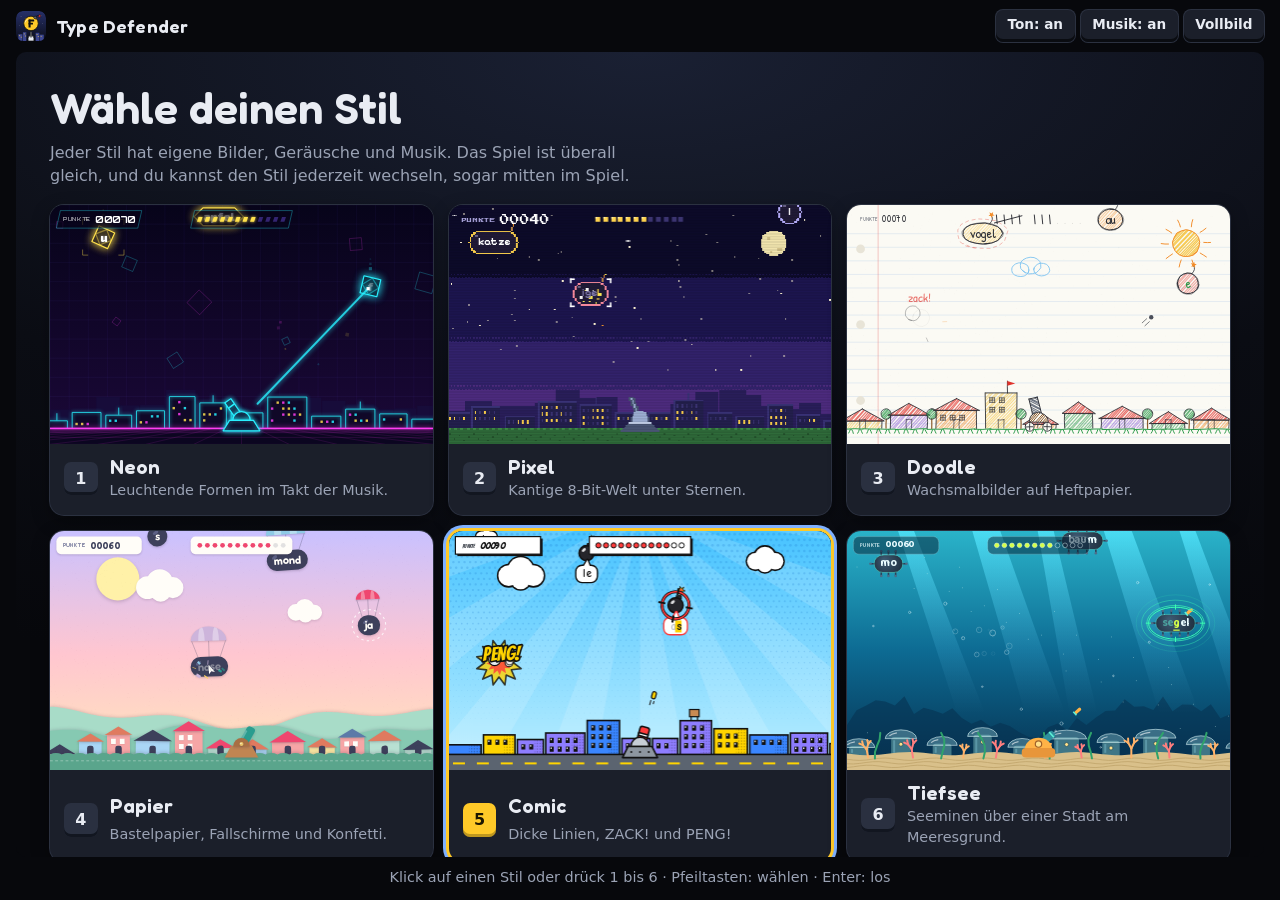
==== index.html @ ded526a9 "Type Defender: installable typing game for kids A 10-finger typing game: bombs with letters, syllabl" ====
<!doctype html>
<html lang="de">
<head>
<meta charset="utf-8">
<meta name="viewport" content="width=device-width, initial-scale=1, viewport-fit=cover">
<title>Type Defender</title>
<meta name="description" content="Kostenloses 10-Finger-Tippspiel für Kinder: Tippe die Buchstaben, Silben und Wörter auf den Bomben, bevor sie die Stadt treffen.">
<meta name="theme-color" content="#07080c">
<meta name="color-scheme" content="dark">
<link rel="manifest" href="manifest.webmanifest">
<link rel="icon" href="icons/icon.svg" type="image/svg+xml">
<link rel="icon" href="icons/icon-192.png" type="image/png" sizes="192x192">
<link rel="apple-touch-icon" href="icons/apple-touch-icon.png">
<meta name="apple-mobile-web-app-capable" content="yes">
<meta name="mobile-web-app-capable" content="yes">
<meta name="apple-mobile-web-app-title" content="Type Defender">
<meta name="apple-mobile-web-app-status-bar-style" content="black">
<link rel="stylesheet" href="fonts/fonts.css">
<link rel="stylesheet" href="css/app.css">
<link rel="stylesheet" href="css/menu.css">
</head>
<body>
<div id="app" tabindex="-1">
  <header class="bar">
    <p class="brand"><img src="icons/icon.svg" alt=""><span>Type Defender</span></p>
    <div class="tools">
      <button type="button" id="to-style">Stil</button>
      <button type="button" id="to-menu" hidden>Tasten wählen (Esc)</button>
      <button type="button" id="sound">Ton: an</button>
      <button type="button" id="music">Musik: an</button>
      <button type="button" id="full" hidden>Vollbild</button>
    </div>
  </header>
  <main class="stage">
    <canvas id="arena-canvas" aria-label="Spielfeld"></canvas>
    <p id="capswarn" class="capswarn" hidden>⇪ Feststelltaste ist an</p>
    <section id="pick" class="pick" tabindex="-1" aria-labelledby="pick-title" hidden>
      <div class="pick-in">
        <h1 id="pick-title">Wähle deinen Stil</h1>
        <p class="pick-lede">Jeder Stil hat eigene Bilder, Geräusche und Musik. Das Spiel ist überall gleich, und du kannst den Stil jederzeit wechseln, sogar mitten im Spiel.</p>
        <p class="pick-touch">Zum Spielen brauchst du eine echte Tastatur. Auf einem Tablet geht auch eine Bluetooth-Tastatur.</p>
        <div class="pick-grid" id="pick-grid">
          <button type="button" class="tile" data-style="neon"><canvas aria-hidden="true"></canvas><span class="tile-meta"><kbd>1</kbd><span class="tile-name">Neon</span><span class="tile-desc">Leuchtende Formen im Takt der Musik.</span></span></button>
          <button type="button" class="tile" data-style="pixel"><canvas aria-hidden="true"></canvas><span class="tile-meta"><kbd>2</kbd><span class="tile-name">Pixel</span><span class="tile-desc">Kantige 8-Bit-Welt unter Sternen.</span></span></button>
          <button type="button" class="tile" data-style="doodle"><canvas aria-hidden="true"></canvas><span class="tile-meta"><kbd>3</kbd><span class="tile-name">Doodle</span><span class="tile-desc">Wachsmalbilder auf Heftpapier.</span></span></button>
          <button type="button" class="tile" data-style="paper"><canvas aria-hidden="true"></canvas><span class="tile-meta"><kbd>4</kbd><span class="tile-name">Papier</span><span class="tile-desc">Bastelpapier, Fallschirme und Konfetti.</span></span></button>
          <button type="button" class="tile" data-style="comic"><canvas aria-hidden="true"></canvas><span class="tile-meta"><kbd>5</kbd><span class="tile-name">Comic</span><span class="tile-desc">Dicke Linien, ZACK! und PENG!</span></span></button>
          <button type="button" class="tile" data-style="sea"><canvas aria-hidden="true"></canvas><span class="tile-meta"><kbd>6</kbd><span class="tile-name">Tiefsee</span><span class="tile-desc">Seeminen über einer Stadt am Meeresgrund.</span></span></button>
        </div>
        <p class="pick-foot">Type Defender ist kostenlos, ohne Werbung und ohne Anmeldung. Alles bleibt auf diesem Gerät. <a href="https://github.com/TimoSchoenberger/type-defender" target="_blank" rel="noopener">Quellcode und Lizenz auf GitHub</a></p>
      </div>
    </section>
    <div id="menu" class="mn" data-look="comic" tabindex="-1" hidden>
      <section id="m-home" class="mn-screen" aria-labelledby="m-home-title">
        <header class="mn-head">
          <h2 class="mn-title" id="m-home-title">Was üben wir heute?</h2>
          <p class="mn-bubble">Such dir dein Tempo und deine Tasten aus! Klick auf eine Karte oder drück <b>Enter</b>.</p>
        </header>
        <div class="mn-pace">
          <div class="mn-pace-who">
            <label class="mn-pace-label" for="m-pace">Tempo</label>
            <span class="mn-pace-name" id="m-pace-name"></span>
            <p class="mn-pace-desc" id="m-pace-desc"></p>
          </div>
          <div class="mn-pace-ctl">
            <input type="range" id="m-pace" min="1" max="5" step="1" value="3">
            <div class="mn-ticks" id="m-ticks"></div>
          </div>
          <svg class="mn-graph" id="m-graph" viewBox="0 0 200 84" role="img" aria-label="Alle Tempos starten gleich und enden gleich schnell. Langsamere brauchen mehr Treffer bis dahin."></svg>
        </div>
        <h3 class="mn-sec">Vorlagen</h3>
        <div class="mn-cards" id="m-presets"></div>
        <h3 class="mn-sec own">Eigene Auswahl</h3>
        <div class="mn-cards" id="m-custom"></div>
        <p class="mn-small">Eigene Auswahlen und Rekorde bleiben in diesem Browser gespeichert. Rekorde zählen je Tempo.</p>
      </section>
      <section id="m-edit" class="mn-screen" hidden aria-labelledby="m-edit-title">
        <header class="mn-head">
          <h2 class="mn-title" id="m-edit-title">Neue Auswahl</h2>
          <p class="mn-bubble">Tippe eine Taste, dann ist sie <b class="g">an</b>. Nochmal tippen: aus. Halte <b>⇧&nbsp;Umschalt</b> für Großbuchstaben und Zeichen wie ! § $ % &amp;.</p>
        </header>
        <div class="mn-toolbar">
          <div class="mn-seg" role="group" aria-label="Ebene der Tastatur">
            <button type="button" data-layer="0" aria-pressed="true">a klein</button>
            <button type="button" data-layer="1" id="m-layer-up" aria-pressed="false">A ⇧ groß</button>
          </div>
          <p class="mn-caps" id="m-caps" hidden>⇪ Feststelltaste ist an!</p>
          <div class="mn-seg" role="group" aria-label="Tastatur">
            <button type="button" data-layout="de">QWERTZ</button>
            <button type="button" data-layout="us">QWERTY</button>
          </div>
        </div>
        <div class="mn-kbw"><div class="mn-kb" id="m-kb"></div></div>
        <div class="mn-panel">
          <div class="mn-panel-head">
            <span class="mn-count" id="m-count">0 Tasten an</span>
            <div class="mn-types" role="group" aria-label="Was fällt herunter?">
              <span>Es fallen:</span>
              <label><input type="checkbox" data-type="letters" checked> Buchstaben</label>
              <label><input type="checkbox" data-type="syl" checked> Silben</label>
              <label><input type="checkbox" data-type="words" checked> Wörter</label>
            </div>
          </div>
          <div class="mn-chips" id="m-chips"></div>
          <p class="mn-words" id="m-words"></p>
        </div>
        <footer class="mn-foot">
          <button type="button" class="mn-btn" id="m-cancel">Zurück</button>
          <span class="mn-spacer"></span>
          <button type="button" class="mn-btn" id="m-clear">Alles aus</button>
          <button type="button" class="mn-btn" id="m-upper">Großbuchstaben dazu</button>
          <button type="button" class="mn-btn mn-go" id="m-done">Fertig!</button>
        </footer>
      </section>
      <div class="mn-modal" id="m-name" hidden>
        <form class="mn-dialog" id="m-name-form">
          <h3 id="m-name-title">Wie soll deine Auswahl heißen?</h3>
          <input id="m-name-input" maxlength="24" autocomplete="off" spellcheck="false" aria-labelledby="m-name-title" placeholder="z. B. Meine Tasten">
          <div class="mn-row"><button type="button" class="mn-btn" id="m-name-cancel">Abbrechen</button><button type="submit" class="mn-btn mn-go">Speichern</button></div>
        </form>
      </div>
      <div class="mn-modal" id="m-discard" hidden>
        <div class="mn-dialog" role="alertdialog" aria-labelledby="m-discard-q">
          <h3 id="m-discard-q">Ohne Speichern zurück?</h3>
          <p>Deine Änderungen gehen dann verloren.</p>
          <div class="mn-row"><button type="button" class="mn-btn" id="m-discard-no">Weiter bearbeiten</button><button type="button" class="mn-btn mn-danger" id="m-discard-yes">Verwerfen</button></div>
        </div>
      </div>
    </div>
  </main>
  <p class="help" id="help"></p>
</div>

<script src="js/engine.js"></script>
<script src="js/music.js"></script>
<script src="js/s-neon-pixel.js"></script>
<script src="js/s-doodle-paper.js"></script>
<script src="js/s-comic-sea.js"></script>
<script src="js/keys.js"></script>
<script src="js/db.js"></script>
<script src="js/menu.js"></script>
<script src="js/app.js"></script>
</body>
</html>
---- fonts/fonts.css ----
/* Self-hosted Google Fonts (SIL Open Font License 1.1), Latin and Latin Extended subsets. See fonts/LICENSE.md. */
@font-face {
  font-family: 'Baloo 2';
  font-style: normal;
  font-weight: 700;
  font-display: swap;
  src: url(baloo-2-700-latin-ext.woff2) format('woff2');
  unicode-range: U+0100-02BA, U+02BD-02C5, U+02C7-02CC, U+02CE-02D7, U+02DD-02FF, U+0304, U+0308, U+0329, U+1D00-1DBF, U+1E00-1E9F, U+1EF2-1EFF, U+2020, U+20A0-20AB, U+20AD-20C4, U+2113, U+2C60-2C7F, U+A720-A7FF;
}
@font-face {
  font-family: 'Baloo 2';
  font-style: normal;
  font-weight: 700;
  font-display: swap;
  src: url(baloo-2-700-latin.woff2) format('woff2');
  unicode-range: U+0000-00FF, U+0131, U+0152-0153, U+02BB-02BC, U+02C6, U+02DA, U+02DC, U+0304, U+0308, U+0329, U+2000-206F, U+20AC, U+2122, U+2191, U+2193, U+2212, U+2215, U+FEFF, U+FFFD;
}
@font-face {
  font-family: 'Bangers';
  font-style: normal;
  font-weight: 400;
  font-display: swap;
  src: url(bangers-400-latin-ext.woff2) format('woff2');
  unicode-range: U+0100-02BA, U+02BD-02C5, U+02C7-02CC, U+02CE-02D7, U+02DD-02FF, U+0304, U+0308, U+0329, U+1D00-1DBF, U+1E00-1E9F, U+1EF2-1EFF, U+2020, U+20A0-20AB, U+20AD-20C4, U+2113, U+2C60-2C7F, U+A720-A7FF;
}
@font-face {
  font-family: 'Bangers';
  font-style: normal;
  font-weight: 400;
  font-display: swap;
  src: url(bangers-400-latin.woff2) format('woff2');
  unicode-range: U+0000-00FF, U+0131, U+0152-0153, U+02BB-02BC, U+02C6, U+02DA, U+02DC, U+0304, U+0308, U+0329, U+2000-206F, U+20AC, U+2122, U+2191, U+2193, U+2212, U+2215, U+FEFF, U+FFFD;
}
@font-face {
  font-family: 'Comic Neue';
  font-style: normal;
  font-weight: 700;
  font-display: swap;
  src: url(comic-neue-700-latin.woff2) format('woff2');
  unicode-range: U+0000-00FF, U+0131, U+0152-0153, U+02BB-02BC, U+02C6, U+02DA, U+02DC, U+0304, U+0308, U+0329, U+2000-206F, U+20AC, U+2122, U+2191, U+2193, U+2212, U+2215, U+FEFF, U+FFFD;
}
@font-face {
  font-family: 'Exo 2';
  font-style: normal;
  font-weight: 800;
  font-display: swap;
  src: url(exo-2-800-latin-ext.woff2) format('woff2');
  unicode-range: U+0100-02BA, U+02BD-02C5, U+02C7-02CC, U+02CE-02D7, U+02DD-02FF, U+0304, U+0308, U+0329, U+1D00-1DBF, U+1E00-1E9F, U+1EF2-1EFF, U+2020, U+20A0-20AB, U+20AD-20C4, U+2113, U+2C60-2C7F, U+A720-A7FF;
}
@font-face {
  font-family: 'Exo 2';
  font-style: normal;
  font-weight: 800;
  font-display: swap;
  src: url(exo-2-800-latin.woff2) format('woff2');
  unicode-range: U+0000-00FF, U+0131, U+0152-0153, U+02BB-02BC, U+02C6, U+02DA, U+02DC, U+0304, U+0308, U+0329, U+2000-206F, U+20AC, U+2122, U+2191, U+2193, U+2212, U+2215, U+FEFF, U+FFFD;
}
@font-face {
  font-family: 'Fredoka';
  font-style: normal;
  font-weight: 600;
  font-stretch: 100%;
  font-display: swap;
  src: url(fredoka-600-latin-ext.woff2) format('woff2');
  unicode-range: U+0100-02BA, U+02BD-02C5, U+02C7-02CC, U+02CE-02D7, U+02DD-02FF, U+0304, U+0308, U+0329, U+1D00-1DBF, U+1E00-1E9F, U+1EF2-1EFF, U+2020, U+20A0-20AB, U+20AD-20C4, U+2113, U+2C60-2C7F, U+A720-A7FF;
}
@font-face {
  font-family: 'Fredoka';
  font-style: normal;
  font-weight: 600;
  font-stretch: 100%;
  font-display: swap;
  src: url(fredoka-600-latin.woff2) format('woff2');
  unicode-range: U+0000-00FF, U+0131, U+0152-0153, U+02BB-02BC, U+02C6, U+02DA, U+02DC, U+0304, U+0308, U+0329, U+2000-206F, U+20AC, U+2122, U+2191, U+2193, U+2212, U+2215, U+FEFF, U+FFFD;
}
@font-face {
  font-family: 'Orbitron';
  font-style: normal;
  font-weight: 700;
  font-display: swap;
  src: url(orbitron-700-latin.woff2) format('woff2');
  unicode-range: U+0000-00FF, U+0131, U+0152-0153, U+02BB-02BC, U+02C6, U+02DA, U+02DC, U+0304, U+0308, U+0329, U+2000-206F, U+20AC, U+2122, U+2191, U+2193, U+2212, U+2215, U+FEFF, U+FFFD;
}
@font-face {
  font-family: 'Patrick Hand';
  font-style: normal;
  font-weight: 400;
  font-display: swap;
  src: url(patrick-hand-400-latin-ext.woff2) format('woff2');
  unicode-range: U+0100-02BA, U+02BD-02C5, U+02C7-02CC, U+02CE-02D7, U+02DD-02FF, U+0304, U+0308, U+0329, U+1D00-1DBF, U+1E00-1E9F, U+1EF2-1EFF, U+2020, U+20A0-20AB, U+20AD-20C4, U+2113, U+2C60-2C7F, U+A720-A7FF;
}
@font-face {
  font-family: 'Patrick Hand';
  font-style: normal;
  font-weight: 400;
  font-display: swap;
  src: url(patrick-hand-400-latin.woff2) format('woff2');
  unicode-range: U+0000-00FF, U+0131, U+0152-0153, U+02BB-02BC, U+02C6, U+02DA, U+02DC, U+0304, U+0308, U+0329, U+2000-206F, U+20AC, U+2122, U+2191, U+2193, U+2212, U+2215, U+FEFF, U+FFFD;
}
@font-face {
  font-family: 'Pixelify Sans';
  font-style: normal;
  font-weight: 700;
  font-display: swap;
  src: url(pixelify-sans-700-latin-ext.woff2) format('woff2');
  unicode-range: U+0100-02BA, U+02BD-02C5, U+02C7-02CC, U+02CE-02D7, U+02DD-02FF, U+0304, U+0308, U+0329, U+1D00-1DBF, U+1E00-1E9F, U+1EF2-1EFF, U+2020, U+20A0-20AB, U+20AD-20C4, U+2113, U+2C60-2C7F, U+A720-A7FF;
}
@font-face {
  font-family: 'Pixelify Sans';
  font-style: normal;
  font-weight: 700;
  font-display: swap;
  src: url(pixelify-sans-700-latin.woff2) format('woff2');
  unicode-range: U+0000-00FF, U+0131, U+0152-0153, U+02BB-02BC, U+02C6, U+02DA, U+02DC, U+0304, U+0308, U+0329, U+2000-206F, U+20AC, U+2122, U+2191, U+2193, U+2212, U+2215, U+FEFF, U+FFFD;
}
@font-face {
  font-family: 'Press Start 2P';
  font-style: normal;
  font-weight: 400;
  font-display: swap;
  src: url(press-start-2p-400-latin-ext.woff2) format('woff2');
  unicode-range: U+0100-02BA, U+02BD-02C5, U+02C7-02CC, U+02CE-02D7, U+02DD-02FF, U+0304, U+0308, U+0329, U+1D00-1DBF, U+1E00-1E9F, U+1EF2-1EFF, U+2020, U+20A0-20AB, U+20AD-20C4, U+2113, U+2C60-2C7F, U+A720-A7FF;
}
@font-face {
  font-family: 'Press Start 2P';
  font-style: normal;
  font-weight: 400;
  font-display: swap;
  src: url(press-start-2p-400-latin.woff2) format('woff2');
  unicode-range: U+0000-00FF, U+0131, U+0152-0153, U+02BB-02BC, U+02C6, U+02DA, U+02DC, U+0304, U+0308, U+0329, U+2000-206F, U+20AC, U+2122, U+2191, U+2193, U+2212, U+2215, U+FEFF, U+FFFD;
}
---- css/app.css ----
/* App shell: one full-screen stage, always dark like an arcade cabinet.
   The stage shows the style picker, the start menu (css/menu.css) or the game canvas. */
:root {
  --hazard: #ffc928; --hazard-ink: #1d1600; --focus: #7fb0ff;
  --chrome: #1b1f2a; --chrome-ink: #e9ecf3; --chrome-mute: #9ba3b5; --chrome-line: #2b3140;
  --ui: ui-rounded, "SF Pro Rounded", system-ui, -apple-system, "Segoe UI", sans-serif;
  --title: Fredoka, ui-rounded, system-ui, sans-serif;
  color-scheme: dark;
}
html, body { height: 100%; margin: 0; overflow: hidden; }
body { background: #07080c; color: var(--chrome-ink); font: 400 1rem/1.45 var(--ui); -webkit-text-size-adjust: 100%; }
:focus-visible { outline: 3px solid var(--focus); outline-offset: 2px; }
[hidden] { display: none !important; }

#app {
  box-sizing: border-box; position: fixed; inset: 0; display: grid; grid-template-rows: auto minmax(0, 1fr) auto; gap: 10px;
  padding: calc(10px + env(safe-area-inset-top, 0px)) max(16px, env(safe-area-inset-right, 0px)) calc(12px + env(safe-area-inset-bottom, 0px)) max(16px, env(safe-area-inset-left, 0px));
}
#app:focus { outline: none; }
.bar { display: flex; flex-wrap: wrap; gap: 8px; align-items: center; justify-content: space-between; }
.brand { display: flex; align-items: center; gap: 10px; margin: 0; font: 600 1.15rem/1 var(--title); letter-spacing: .01em; }
.brand img { width: 30px; height: 30px; border-radius: 7px; }
.tools { display: flex; flex-wrap: wrap; gap: 6px; }
.bar button {
  font: 700 .85rem/1 var(--ui); color: var(--chrome-ink); background: var(--chrome); border: 0; border-radius: 7px;
  padding: .62em .85em .7em; cursor: pointer; box-shadow: inset 0 -3px 0 #0a0c11, 0 0 0 1px var(--chrome-line);
}
.bar button:hover { background: #242a38; }
.bar #to-style { color: var(--hazard-ink); background: var(--hazard); box-shadow: inset 0 -3px 0 rgba(0,0,0,.25); }
.bar #to-style:hover { filter: brightness(1.06); }

.stage { position: relative; display: grid; place-items: center; min-height: 0; }
#arena-canvas { display: block; width: min(100%, calc((100dvh - 150px) * 1.6)); max-width: 100%; aspect-ratio: 16 / 10; border-radius: 10px; }
.help { margin: 0; text-align: center; font-size: .9rem; color: var(--chrome-mute); }
.capswarn { position: absolute; left: 50%; top: 12px; transform: translateX(-50%) rotate(-1deg); margin: 0; z-index: 3; pointer-events: none;
  font: 400 1.3rem/1 Bangers, Impact, sans-serif; letter-spacing: .04em; color: #fff; background: #ff3b3b; border: 3px solid #111; box-shadow: 3px 3px 0 #111; padding: 8px 14px 6px; }

/* ---------- Style picker ---------- */
.pick { position: absolute; inset: 0; z-index: 4; overflow: auto; overscroll-behavior: contain; border-radius: 10px;
  background: radial-gradient(120% 80% at 50% 0%, #1a2033 0%, #0b0d14 60%, #07080c 100%); }
.pick-in { max-width: 1180px; margin: 0 auto; padding: clamp(16px, 3vw, 32px) clamp(12px, 3vw, 30px) 28px; display: grid; gap: 18px; }
.pick h1 { margin: 0; font: 600 clamp(1.8rem, 4vw, 2.8rem)/1.05 var(--title); text-wrap: balance; }
.pick-lede { margin: -8px 0 0; color: var(--chrome-mute); max-width: 60ch; }
.pick-touch { display: none; margin: 0; padding: 10px 14px; border-radius: 10px; background: #3a2a07; color: #ffe39a; border: 1px solid #6b4f12; }
@media (hover: none) and (pointer: coarse) { .pick-touch { display: block; } }
.pick-grid { display: grid; gap: 16px; grid-template-columns: repeat(auto-fill, minmax(min(100%, 300px), 1fr)); }
.tile {
  all: unset; box-sizing: border-box; cursor: pointer; display: grid; grid-template-rows: auto auto; border-radius: 14px; overflow: hidden;
  background: var(--chrome); box-shadow: 0 0 0 1px var(--chrome-line), 0 6px 18px rgba(0,0,0,.35); transition: transform .12s, box-shadow .12s;
}
.tile:hover { transform: translateY(-3px); box-shadow: 0 0 0 1px #46506a, 0 10px 24px rgba(0,0,0,.45); }
.tile:focus-visible { outline: none; box-shadow: 0 0 0 3px var(--focus), 0 10px 24px rgba(0,0,0,.45); }
.tile[aria-pressed="true"] { box-shadow: 0 0 0 3px var(--hazard), 0 10px 24px rgba(0,0,0,.45); }
.tile[aria-pressed="true"]:focus-visible { box-shadow: 0 0 0 3px var(--hazard), 0 0 0 6px var(--focus); }
.tile canvas { display: block; width: 100%; aspect-ratio: 16 / 10; background: #0b0d12; }
.tile-meta { display: grid; grid-template-columns: auto 1fr; gap: 2px 12px; align-items: center; padding: 12px 14px 14px; }
.tile kbd { grid-row: span 2; display: grid; place-items: center; width: 2.1em; height: 2.1em; font: 700 1rem/1 var(--ui); color: var(--chrome-ink);
  background: #2a3040; border-radius: 7px; box-shadow: inset 0 -3px 0 #121620; }
.tile[aria-pressed="true"] kbd { color: var(--hazard-ink); background: var(--hazard); box-shadow: inset 0 -3px 0 rgba(0,0,0,.25); }
.tile-name { font: 600 1.25rem/1.1 var(--title); }
.tile-desc { font-size: .9rem; color: var(--chrome-mute); }
.pick-foot { margin: 4px 0 0; font-size: .85rem; color: var(--chrome-mute); }
.pick-foot a { color: var(--chrome-ink); }
@media (prefers-reduced-motion: reduce) { .tile { transition: none; } .tile:hover { transform: none; } }
@media (max-width: 560px) { .brand span { display: none; } }
---- css/menu.css ----
/* ---------- Start menu and key picker ----------
   One layout, six looks. The base rules only read tokens; each [data-look] sets its own tokens plus a few touches.
   The menu belongs to the game art, so its palettes are fixed rather than following the page theme. */
.mn {
  /* Comic Pop is the base token set. */
  --ink: #111; --mute: #4a4f57; --panel: #fff; --dialog: #fff; --soft: #f1f4f7; --line: #111; --bw: 3px;
  --r: 0px; --r-sm: 6px; --btn-r: 0px; --kb-r: 16px; --mk-r: 3px; --bubble-r: 18px;
  --shadow: 5px 5px 0 #111; --shadow-md: 4px 4px 0 #111; --shadow-hi: 7px 7px 0 #111; --shadow-lo: 2px 2px 0 #111;
  --lift: translate(-2px, -2px); --press: translate(3px, 3px);
  --display: Bangers, Impact, sans-serif; --display-w: 400; --display-ls: .03em;
  --body: "Comic Neue", "Comic Sans MS", system-ui, sans-serif; --body-w: 700;
  --title: #ffd400; --title-rot: -2deg; --title-size: clamp(2.2rem, 5vw, 3.5rem);
  --title-fx: 3px 0 #111, -3px 0 #111, 0 3px #111, 0 -3px #111, 2px 2px #111, -2px -2px #111, 2px -2px #111, -2px 2px #111, 6px 7px 0 #111;
  --name-size: 1.65rem; --btn-size: 1.35rem; --sec-size: 1.5rem; --seg-size: 1.15rem; --tag-size: 1rem; --los-size: 1.25rem;
  --accent: #ff3b3b; --accent-ink: #fff; --badge: #3a86ff; --badge-ink: #fff; --go: #3ddc78; --go-ink: #111;
  --on: #3ddc78; --on-ink: #111; --hi: #ffd400; --hi-ink: #111; --upper: #0b4ea2;
  --band: #ffd400; --band-own: #8e7dff; --sec-bg: #111; --sec-ink: #fff; --sec-line: #111; --own-ink: #fff;
  --kb: #2a2e35; --kb-line: #111; --kb-shadow: 6px 6px 0 #111;
  --key: #fff; --key-ink: #111; --key-line: #111; --key-bw: 3px; --key-r: 9px; --key-shadow: 0 4px 0 #000; --key-font: var(--body);
  --fn: #c9d0d8; --fn-ink: #59616b; --alt: #8a939d; --mk: #eef1f4; --mk-line: #8a939d; --mk-fn: #d5dbe2;
  --new-line: #111; --focus: #ff3b3b; --modal: rgba(17,17,17,.5); --frame: 4px solid #111;
  --bg: radial-gradient(circle, rgba(20,110,200,.18) 2.2px, transparent 2.8px) 0 0 / 15px 15px,
    repeating-conic-gradient(from 0deg at 50% -6%, rgba(255,255,255,.17) 0deg 9deg, transparent 9deg 18deg),
    linear-gradient(#47c3ff, #b5ecff 85%);
  position: absolute; inset: 0; z-index: 2; overflow: auto; overscroll-behavior: contain; border-radius: 10px; border: var(--frame);
  color: var(--ink); color-scheme: light; font: var(--body-w) 1rem/1.35 var(--body); background: var(--bg);
}
.mn:focus { outline: none; }
.mn-screen { max-width: 1120px; margin: 0 auto; padding: 20px clamp(12px, 3vw, 30px) 30px; display: grid; gap: 16px; }
.mn-head { display: flex; flex-wrap: wrap; align-items: center; gap: 12px 30px; }
.mn-title { margin: 0; font: var(--display-w) var(--title-size)/1.08 var(--display); letter-spacing: var(--display-ls); color: var(--title); text-shadow: var(--title-fx); transform: rotate(var(--title-rot)); }
.mn-bubble { position: relative; margin: 0; flex: 1 1 260px; max-width: 52ch; padding: 10px 16px; background: var(--panel); border: var(--bw) solid var(--line); border-radius: var(--bubble-r); box-shadow: var(--shadow-md); }
.mn-bubble::before, .mn-bubble::after { content: ""; position: absolute; top: 50%; border-style: solid; border-color: transparent; }
.mn-bubble::before { left: -20px; margin-top: -11px; border-width: 11px 20px 11px 0; border-right-color: var(--line); }
.mn-bubble::after { left: -14px; margin-top: -7px; border-width: 7px 14px 7px 0; border-right-color: var(--panel); }
.mn-bubble .g { padding: 0 .3em; color: var(--on-ink); background: var(--on); border-radius: 5px; box-shadow: 0 0 0 2px var(--on-ink); }
.mn-sec { justify-self: start; margin: 8px 0 0; padding: 7px 14px 4px; font: var(--display-w) var(--sec-size)/1 var(--display); letter-spacing: var(--display-ls); color: var(--sec-ink); background: var(--sec-bg); border: var(--bw) solid var(--sec-line); border-radius: var(--r-sm); transform: rotate(-1deg); }
.mn-sec.own { color: var(--own-ink); background: var(--band-own); }
.mn-small { margin: 0; font-size: .9rem; color: var(--mute); }

/* Tempo slider */
.mn-pace { display: grid; grid-template-columns: minmax(10em, auto) minmax(200px, 1fr) auto; align-items: center; gap: 10px 24px; padding: 12px 18px; background: var(--panel); border: var(--bw) solid var(--line); border-radius: var(--r); box-shadow: var(--shadow); }
.mn-pace-who { display: grid; gap: 3px; }
.mn-pace-label { font-size: .8rem; letter-spacing: .1em; text-transform: uppercase; color: var(--mute); }
.mn-pace-name { font: var(--display-w) var(--name-size)/1.05 var(--display); letter-spacing: var(--display-ls); }
.mn-pace-desc { margin: 0; font-size: .92rem; color: var(--mute); }
.mn-pace-ctl { display: grid; gap: 4px; }
.mn-pace input { -webkit-appearance: none; appearance: none; width: 100%; height: 32px; margin: 0; background: transparent; cursor: pointer; }
.mn-pace input::-webkit-slider-runnable-track { height: 12px; background: linear-gradient(90deg, var(--on) var(--fill, 50%), var(--soft) var(--fill, 50%)); border: 2px solid var(--line); border-radius: var(--r-sm); }
.mn-pace input::-moz-range-track { height: 12px; background: linear-gradient(90deg, var(--on) var(--fill, 50%), var(--soft) var(--fill, 50%)); border: 2px solid var(--line); border-radius: var(--r-sm); }
.mn-pace input::-webkit-slider-thumb { -webkit-appearance: none; width: 28px; height: 28px; margin-top: -10px; background: var(--hi); border: 3px solid var(--key-ink); border-radius: var(--thumb-r, 50%); box-shadow: var(--shadow-lo); }
.mn-pace input::-moz-range-thumb { width: 22px; height: 22px; background: var(--hi); border: 3px solid var(--key-ink); border-radius: var(--thumb-r, 50%); box-shadow: var(--shadow-lo); }
.mn-ticks { display: flex; justify-content: space-between; gap: 4px; }
.mn-ticks button { all: unset; cursor: pointer; padding: 3px 4px; font: var(--body-w) .82rem/1 var(--body); color: var(--mute); border-radius: 4px; }
.mn-ticks button[aria-current="true"] { color: var(--ink); text-decoration: underline 2px; text-underline-offset: 4px; }
.mn-graph { display: block; width: 200px; height: auto; overflow: visible; }
.mn-graph polyline { fill: none; stroke: var(--mute); stroke-width: 2; stroke-linejoin: round; opacity: .35; }
.mn-graph polyline.cur { stroke: var(--accent); stroke-width: 4; opacity: 1; }
.mn-graph text { font: var(--body-w) 10px var(--body); fill: var(--mute); }

/* Cards */
.mn-cards { display: grid; gap: 20px 18px; grid-template-columns: repeat(auto-fill, minmax(min(100%, 220px), 1fr)); }
.mn-card { position: relative; display: flex; flex-direction: column; background: var(--panel); border: var(--bw) solid var(--line); border-radius: var(--r); box-shadow: var(--shadow); transition: transform .08s, box-shadow .08s; }
.mn-card::before { content: ""; height: 9px; background: var(--band); border-bottom: var(--bw) solid var(--line); }
.mn-card.own::before { background: var(--band-own); }
.mn-card:hover { transform: var(--lift); box-shadow: var(--shadow-hi); }
.mn-card:has(.mn-main:active) { transform: var(--press); box-shadow: var(--shadow-lo); }
.mn-main { all: unset; box-sizing: border-box; flex: 1; cursor: pointer; display: grid; align-content: start; gap: 7px; padding: 12px 14px; }
.mn-main:focus-visible, .mn-tool:focus-visible, .mn-btn:focus-visible, .mn-chip:focus-visible, .mn-ticks button:focus-visible,
.mn-types label:has(input:focus-visible), .mn-pace input:focus-visible { outline: 4px solid var(--focus); outline-offset: 3px; }
.mn-seg button:focus-visible { outline: 4px solid var(--focus); outline-offset: -4px; }
.mn-name { font: var(--display-w) var(--name-size)/1.05 var(--display); letter-spacing: var(--display-ls); }
.mn-note { font-size: .92rem; color: var(--mute); }
.mn-keys { font-size: 1.05rem; letter-spacing: .14em; overflow-wrap: anywhere; }
.mn-row2 { display: flex; align-items: center; justify-content: space-between; gap: 8px; margin-top: 2px; }
.mn-best { padding: 5px 8px 3px; font: var(--display-w) var(--tag-size)/1.1 var(--display); letter-spacing: var(--display-ls); background: var(--soft); border: 2px solid var(--line); border-radius: var(--r-sm); }
.mn-los { padding: 6px 12px 4px; font: var(--display-w) var(--los-size)/1 var(--display); letter-spacing: var(--display-ls); color: var(--accent-ink); background: var(--accent); border: 2px solid var(--line); border-radius: var(--btn-r); box-shadow: var(--shadow-lo); }
.mn-card:hover .mn-los, .mn-main:focus-visible .mn-los { color: var(--go-ink); background: var(--go); }
.mn-tools { display: flex; flex-wrap: wrap; align-items: center; gap: 6px; padding: 0 14px 12px; }
.mn-tool { all: unset; cursor: pointer; padding: 6px 10px; font: var(--body-w) .85rem/1 var(--body); color: var(--ink); background: var(--soft); border: 2px solid var(--line); border-radius: 999px; box-shadow: var(--shadow-lo); }
.mn-tool:hover { color: var(--hi-ink); background: var(--hi); }
.mn-tool.danger { color: var(--accent-ink); background: var(--accent); }
.mn-ask { font-size: .9rem; }
.mn-badge { position: absolute; z-index: 1; top: -14px; right: 10px; padding: 5px 9px 3px; font: var(--display-w) var(--tag-size)/1 var(--display); letter-spacing: var(--display-ls); color: var(--badge-ink); background: var(--badge); border: 2px solid var(--line); border-radius: var(--r-sm); box-shadow: var(--shadow-lo); transform: rotate(4deg); }
.mn-badge.new { color: var(--accent-ink); background: var(--accent); animation: mn-wiggle 1.2s ease-in-out 3; }
@keyframes mn-wiggle { 0%, 100% { transform: rotate(4deg); } 50% { transform: rotate(-4deg) scale(1.1); } }
.mn-new { background: color-mix(in srgb, var(--panel) 70%, transparent); border: max(2px, var(--bw)) dashed var(--new-line); box-shadow: none; }
.mn-new::before { display: none; }
.mn-new .mn-main { place-items: center; align-content: center; min-height: 190px; text-align: center; }
.mn-plus { width: 64px; height: 64px; display: grid; place-items: center; font: var(--display-w) 2.6rem/1 var(--display); color: var(--hi-ink); background: var(--hi); border: var(--bw) solid var(--line); border-radius: 50%; box-shadow: var(--shadow-lo); }

/* Mini keyboard on the cards: lit keys are part of the set. */
.mkw { container-type: inline-size; display: block; }
.mk { display: grid; grid-template-columns: repeat(60, 1fr); grid-auto-rows: calc(100cqi / 15 * .58); row-gap: 2px; }
.mk i { margin: 0 1px; background: var(--mk); border: 1.5px solid var(--mk-line); border-radius: var(--mk-r); }
.mk i.fn { background: var(--mk-fn); }
.mk i.on { background: var(--on); border-color: var(--on-ink); }

/* Editor */
.mn-toolbar { display: flex; flex-wrap: wrap; align-items: center; justify-content: space-between; gap: 10px; }
.mn-seg { display: inline-flex; overflow: hidden; background: var(--panel); border: var(--bw) solid var(--line); border-radius: var(--btn-r); box-shadow: var(--shadow-md); }
.mn-seg button { all: unset; cursor: pointer; padding: 7px 13px 5px; font: var(--display-w) var(--seg-size)/1.1 var(--display); letter-spacing: var(--display-ls); color: var(--ink); }
.mn-seg button + button { border-left: var(--bw) solid var(--line); }
.mn-seg button[aria-pressed="true"] { color: var(--hi-ink); background: var(--hi); }
.mn-caps { margin: 0; padding: 7px 12px 5px; font: var(--display-w) var(--seg-size)/1.1 var(--display); letter-spacing: var(--display-ls); color: var(--accent-ink); background: var(--accent); border: var(--bw) solid var(--line); border-radius: var(--r-sm); box-shadow: var(--shadow-md); transform: rotate(-1deg); }
.mn-kbw { container-type: inline-size; padding: 12px 10px 14px; background: var(--kb); border: max(2px, var(--bw)) solid var(--kb-line); border-radius: var(--kb-r); box-shadow: var(--kb-shadow); }
.mn-kb { display: grid; grid-template-columns: repeat(60, 1fr); grid-auto-rows: calc(100cqi / 15 * .8); row-gap: 7px; }
.k {
  all: unset; box-sizing: border-box; position: relative; margin: 0 3px; display: grid; place-items: center; cursor: pointer;
  font: var(--key-w, 700) calc(100cqi / 15 * var(--key-fs, .4))/1 var(--key-font); color: var(--key-ink);
  background: var(--key); border: var(--key-bw) solid var(--key-line); border-radius: var(--key-r); box-shadow: var(--key-shadow); transition: background .12s;
}
.k .ka { position: absolute; left: 7%; top: 6%; padding: 1px 4px 0; font-size: .5em; color: var(--alt); border-radius: 5px; }
.k.on { color: var(--on-ink); background: var(--on); }
.k.alt-on .ka { color: var(--on-ink); background: var(--on); box-shadow: 0 0 0 2px var(--on-ink); }
.k.bump::after { content: ""; position: absolute; bottom: 13%; left: 50%; width: 22%; height: 3px; transform: translateX(-50%); background: currentColor; border-radius: 2px; }
.k.fn { cursor: default; font-size: calc(100cqi / 15 * .2); color: var(--fn-ink); background: var(--fn); }
.k.dead { cursor: not-allowed; color: var(--fn-ink); background: repeating-linear-gradient(135deg, var(--fn) 0 6px, color-mix(in srgb, var(--fn) 82%, #000) 6px 12px); }
.k.shift { cursor: pointer; font-size: calc(100cqi / 15 * .26); color: var(--key-ink); background: var(--key); }
.k.shift.lit { color: var(--hi-ink); background: var(--hi); }
.k .need { position: absolute; top: -9px; right: 6px; padding: 3px 5px 1px; font: var(--display-w) calc(100cqi / 15 * .22)/1 var(--display); letter-spacing: var(--display-ls); color: var(--on-ink); background: var(--on); border: 2px solid var(--on-ink); border-radius: var(--r-sm); }
.k.hit { animation: k-press .2s ease-out; }
.k.nope, .nope { animation: k-nope .25s ease-in-out; }
@keyframes k-press { 0% { transform: translateY(4px) scale(.95); box-shadow: none; } 100% { transform: none; } }
@keyframes k-nope { 25% { transform: translateX(-4px); } 75% { transform: translateX(4px); } }
.mn-kb.upper .k:not(.fn) .km { color: var(--upper); }
.mn-kb.upper .k.on:not(.fn) .km { color: var(--on-ink); }
.mn-panel { display: grid; gap: 10px; padding: 12px 14px; background: var(--panel); border: var(--bw) solid var(--line); border-radius: var(--r); box-shadow: var(--shadow); }
.mn-panel-head { display: flex; flex-wrap: wrap; align-items: center; justify-content: space-between; gap: 8px 16px; }
.mn-count { font: var(--display-w) var(--seg-size)/1.1 var(--display); letter-spacing: var(--display-ls); }
.mn-types { display: flex; flex-wrap: wrap; align-items: center; gap: 8px; }
.mn-types label { display: inline-flex; align-items: center; gap: 6px; padding: 4px 12px 4px 8px; cursor: pointer; background: var(--soft); border: 2px solid var(--line); border-radius: 999px; }
.mn-types input { width: 18px; height: 18px; margin: 0; accent-color: var(--on-ink); }
.mn-types label:has(input:checked) { color: var(--on-ink); background: var(--on); }
.mn-types label:has(input:disabled) { opacity: .45; cursor: not-allowed; }
.mn-chips { display: flex; flex-wrap: wrap; align-items: center; gap: 6px; min-height: 34px; }
.mn-chip { all: unset; cursor: pointer; min-width: 1.3em; padding: 5px 7px 4px; text-align: center; font: var(--key-w, 700) 1.1rem/1 var(--key-font); color: var(--on-ink); background: var(--on); border: 2px solid var(--on-ink); border-radius: var(--r-sm); }
.mn-chip.extra { color: var(--hi-ink); background: var(--hi); }
.mn-chip:hover { text-decoration: line-through; }
.mn-empty { color: var(--mute); }
.mn-words { margin: 0; overflow-wrap: anywhere; }
.mn-words:empty { display: none; }
.mn-foot { display: flex; flex-wrap: wrap; align-items: center; gap: 12px; }
.mn-spacer { flex: 1; }
.mn-btn { all: unset; box-sizing: border-box; cursor: pointer; padding: 10px 18px 7px; text-align: center; font: var(--display-w) var(--btn-size)/1.1 var(--display); letter-spacing: var(--display-ls); color: var(--ink); background: var(--panel); border: var(--bw) solid var(--line); border-radius: var(--btn-r); box-shadow: var(--shadow-md); }
.mn-btn:hover { transform: var(--lift); box-shadow: var(--shadow-hi); }
.mn-btn:active { transform: var(--press); box-shadow: var(--shadow-lo); }
.mn-btn:disabled { opacity: .45; cursor: not-allowed; transform: none; box-shadow: var(--shadow-md); }
.mn-go { color: var(--go-ink); background: var(--go); }
.mn-danger { color: var(--accent-ink); background: var(--accent); }
.mn-modal { position: fixed; inset: 0; z-index: 60; display: grid; place-items: center; padding: 16px; background: var(--modal); }
.mn-dialog { width: min(100%, 480px); display: grid; gap: 14px; padding: 22px; color: var(--ink); background: var(--dialog); border: var(--bw) solid var(--line); border-radius: var(--r); box-shadow: var(--shadow); transform: rotate(var(--title-rot)); }
.mn-dialog h3 { margin: 0; font: var(--display-w) calc(var(--name-size) * 1.2)/1.1 var(--display); letter-spacing: var(--display-ls); }
.mn-dialog p { margin: 0; }
.mn-dialog input { padding: 10px 12px; font: var(--body-w) 1.4rem/1.2 var(--body); color: var(--ink); background: var(--soft); border: max(2px, var(--key-bw)) solid var(--line); border-radius: var(--r-sm); outline: none; }
.mn-dialog input:focus { box-shadow: 0 0 0 4px var(--hi); }
.mn-dialog .mn-row { display: flex; flex-wrap: wrap; justify-content: flex-end; gap: 10px; }

/* ---- Neon Pulse: glowing lines on a dark grid ---- */
.mn[data-look="neon"] {
  --ink: #f4f1ff; --mute: rgba(244,241,255,.62); --panel: rgba(14,7,40,.82); --dialog: #120830; --soft: rgba(124,92,255,.18); --line: rgba(41,240,255,.6); --bw: 1.5px;
  --r: 6px; --r-sm: 4px; --btn-r: 4px; --kb-r: 10px; --bubble-r: 8px;
  --shadow: 0 0 0 1px rgba(41,240,255,.12), 0 0 22px rgba(41,240,255,.16); --shadow-md: 0 0 14px rgba(41,240,255,.2);
  --shadow-hi: 0 0 0 1px rgba(41,240,255,.4), 0 0 30px rgba(41,240,255,.35); --shadow-lo: 0 0 10px rgba(41,240,255,.25);
  --lift: translateY(-2px); --press: translateY(1px);
  --display: Orbitron, "Exo 2", sans-serif; --display-w: 700; --display-ls: .05em; --body: "Exo 2", system-ui, sans-serif; --body-w: 800;
  --title: #fff; --title-rot: 0deg; --title-size: clamp(1.7rem, 4vw, 2.7rem); --title-fx: 0 0 6px #ff3df2, 0 0 18px #ff3df2, 0 0 38px rgba(255,61,242,.6);
  --name-size: 1.2rem; --btn-size: 1rem; --sec-size: 1.05rem; --seg-size: .9rem; --tag-size: .78rem; --los-size: .95rem;
  --accent: #ff3df2; --accent-ink: #fff; --badge: #7c5cff; --badge-ink: #fff; --go: #39ff88; --go-ink: #07041a;
  --on: #39ff88; --on-ink: #07041a; --hi: #ffe14d; --hi-ink: #07041a; --upper: #ff8af7;
  --band: #29f0ff; --band-own: #ff3df2; --sec-bg: transparent; --sec-ink: #29f0ff; --sec-line: #29f0ff; --own-ink: #fff;
  --kb: rgba(7,4,26,.92); --kb-line: rgba(41,240,255,.55); --kb-shadow: 0 0 30px rgba(124,92,255,.35);
  --key: #170c36; --key-ink: #f4f1ff; --key-line: rgba(124,92,255,.75); --key-bw: 1.5px; --key-r: 6px; --key-shadow: 0 3px 0 rgba(0,0,0,.7);
  --fn: #0d0724; --fn-ink: rgba(244,241,255,.45); --alt: rgba(244,241,255,.45); --mk: rgba(124,92,255,.14); --mk-line: rgba(124,92,255,.5); --mk-fn: rgba(124,92,255,.06);
  --new-line: rgba(41,240,255,.6); --focus: #ffe14d; --modal: rgba(7,4,26,.78); --frame: 1.5px solid rgba(41,240,255,.5);
  --bg: linear-gradient(rgba(124,92,255,.13) 1px, transparent 1px) 0 0 / 100% 40px, linear-gradient(90deg, rgba(124,92,255,.13) 1px, transparent 1px) 0 0 / 40px 100%,
    radial-gradient(ellipse at 50% 115%, rgba(255,61,242,.35), transparent 60%), linear-gradient(#07041a, #1b0838);
  color-scheme: dark;
}
.mn[data-look="neon"] .mn-sec { transform: skewX(-12deg); box-shadow: 0 0 14px rgba(41,240,255,.35), inset 0 0 10px rgba(41,240,255,.2); }
.mn[data-look="neon"] .mn-card::before { border-radius: 4px 4px 0 0; border-bottom: 0; box-shadow: 0 0 12px currentColor; color: var(--band); }
.mn[data-look="neon"] .mn-card.own::before { color: var(--band-own); }
.mn[data-look="neon"] .k.on, .mn[data-look="neon"] .mn-chip, .mn[data-look="neon"] .mn-go { box-shadow: 0 0 12px rgba(57,255,136,.55); }
.mn[data-look="neon"] .mn-los { box-shadow: 0 0 14px rgba(255,61,242,.55); }
.mn[data-look="neon"] .mn-bubble::before, .mn[data-look="neon"] .mn-bubble::after { display: none; }

/* ---- Pixel Arcade: hard edges, pixel fonts, night sky ---- */
.mn[data-look="pixel"] {
  --ink: #fff; --mute: #a59fd6; --panel: #1d1747; --dialog: #1d1747; --soft: #2a2456; --line: #000; --bw: 4px;
  --r: 0px; --r-sm: 0px; --btn-r: 0px; --kb-r: 0px; --mk-r: 0px; --bubble-r: 0px; --thumb-r: 0;
  --shadow: 4px 4px 0 #000, inset -4px -4px 0 rgba(0,0,0,.35), inset 4px 4px 0 rgba(255,255,255,.08); --shadow-md: 4px 4px 0 #000;
  --shadow-hi: 6px 6px 0 #000, inset -4px -4px 0 rgba(0,0,0,.35), inset 4px 4px 0 rgba(255,255,255,.08); --shadow-lo: 2px 2px 0 #000;
  --lift: translate(-2px, -2px); --press: translate(2px, 2px);
  --display: "Press Start 2P", ui-monospace, monospace; --display-w: 400; --display-ls: 0; --body: "Pixelify Sans", ui-monospace, monospace; --body-w: 700;
  --title: #ffd34e; --title-rot: 0deg; --title-size: clamp(1.05rem, 2.6vw, 1.8rem); --title-fx: 4px 4px 0 #000, 0 -2px 0 #ff9a2e;
  --name-size: .92rem; --btn-size: .8rem; --sec-size: .85rem; --seg-size: .72rem; --tag-size: .62rem; --los-size: .75rem;
  --accent: #ff3b3b; --accent-ink: #fff; --badge: #57e0ff; --badge-ink: #000; --go: #5ad65a; --go-ink: #000;
  --on: #5ad65a; --on-ink: #0d0b2a; --hi: #ffd34e; --hi-ink: #000; --upper: #57e0ff;
  --band: #ffd34e; --band-own: #ff8fa3; --sec-bg: #ffd34e; --sec-ink: #000; --sec-line: #000; --own-ink: #000;
  --kb: #0d0b2a; --kb-line: #000; --kb-shadow: 6px 6px 0 #000;
  --key: #3b3470; --key-ink: #fff; --key-line: #000; --key-bw: 3px; --key-r: 0px;
  --key-shadow: inset -3px -3px 0 rgba(0,0,0,.4), inset 3px 3px 0 rgba(255,255,255,.15), 0 3px 0 #000;
  --fn: #2a2456; --fn-ink: #8f88c9; --alt: #a59fd6; --mk: #3b3470; --mk-line: #000; --mk-fn: #2a2456;
  --new-line: #a59fd6; --focus: #57e0ff; --modal: rgba(13,11,42,.82); --frame: 4px solid #000;
  --bg: radial-gradient(#fff 1px, transparent 1.6px) 0 0 / 52px 52px, radial-gradient(rgba(255,246,213,.6) 1px, transparent 1.6px) 26px 31px / 71px 71px,
    linear-gradient(#0d0b2a, #1e1650 60%, #33236d);
  color-scheme: dark;
}
.mn[data-look="pixel"] .mn-plus { border-radius: 0; }
.mn[data-look="pixel"] .mn-title, .mn[data-look="pixel"] .mn-name { line-height: 1.35; }
.mn[data-look="pixel"] .k .need { font-size: calc(100cqi / 15 * .15); }

/* ---- Notebook Doodle: lined paper, pencil lines, highlighter ---- */
.mn[data-look="doodle"] {
  --ink: #2d2f36; --mute: #6b6f7a; --panel: #fffef9; --dialog: #fffef9; --soft: #f3f1e7; --line: #2d2f36; --bw: 2.5px;
  --r: 255px 18px 225px 18px / 18px 225px 18px 255px; --r-sm: 12px 4px 10px 5px / 5px 10px 4px 12px; --btn-r: 18px 6px 16px 5px / 6px 16px 5px 18px;
  --kb-r: 22px 8px 26px 10px / 10px 26px 8px 22px; --mk-r: 2px; --bubble-r: 30px 14px 26px 12px / 14px 28px 12px 30px;
  --shadow: 3px 4px 0 rgba(45,47,54,.18); --shadow-md: 3px 3px 0 rgba(45,47,54,.18); --shadow-hi: 4px 7px 0 rgba(45,47,54,.2); --shadow-lo: 1px 2px 0 rgba(45,47,54,.2);
  --lift: translateY(-2px); --press: translateY(2px);
  --display: "Patrick Hand", "Comic Sans MS", cursive; --display-w: 400; --display-ls: .01em; --body: "Patrick Hand", "Comic Sans MS", cursive; --body-w: 400;
  --title: #2d2f36; --title-rot: -1.5deg; --title-size: clamp(2.4rem, 5.4vw, 3.8rem); --title-fx: none;
  --name-size: 1.9rem; --btn-size: 1.45rem; --sec-size: 2rem; --seg-size: 1.3rem; --tag-size: 1.1rem; --los-size: 1.35rem;
  --accent: #e0322b; --accent-ink: #fff; --badge: #2f6fdb; --badge-ink: #fff; --go: #9be27a; --go-ink: #2d2f36;
  --on: #9be27a; --on-ink: #2d2f36; --hi: #ffe94a; --hi-ink: #2d2f36; --upper: #2f6fdb;
  --band: #ffe94a; --band-own: #c9a7ff; --sec-bg: transparent; --sec-ink: #e0322b; --sec-line: transparent; --own-ink: #8a5cd6;
  --kb: #fffef9; --kb-line: #2d2f36; --kb-shadow: 4px 5px 0 rgba(45,47,54,.15);
  --key: #fff; --key-ink: #2d2f36; --key-line: #2d2f36; --key-bw: 2px; --key-r: 10px 4px 9px 5px / 5px 9px 4px 10px; --key-shadow: 2px 3px 0 rgba(45,47,54,.25);
  --key-w: 400; --key-fs: .5;
  --fn: #ecebe4; --fn-ink: #8b8e96; --alt: #9a9da5; --mk: #fff; --mk-line: #9a9da5; --mk-fn: #ecebe4;
  --new-line: #6b6f7a; --focus: #2f6fdb; --modal: rgba(251,250,244,.75); --frame: 2px solid #2d2f36;
  --bg: linear-gradient(90deg, transparent 56px, rgba(224,50,43,.45) 56px 58px, transparent 58px), repeating-linear-gradient(transparent 0 31px, rgba(47,111,219,.2) 31px 32px), #fbfaf4;
}
.mn[data-look="doodle"] .mn-title { text-decoration: underline wavy #e0322b 3px; text-underline-offset: 12px; }
.mn[data-look="doodle"] .mn-card:nth-child(3n+1) { rotate: -.7deg; }
.mn[data-look="doodle"] .mn-card:nth-child(3n+2) { rotate: .5deg; }
.mn[data-look="doodle"] .mn-card::before { height: 12px; margin: 10px 14px 0; border: 0; border-radius: 7px 3px 8px 2px; opacity: .9; }
.mn[data-look="doodle"] .mn-sec { padding: 0 4px; border: 0; text-decoration: underline 2px; text-underline-offset: 6px; transform: rotate(-2deg); }
.mn[data-look="doodle"] .mn-sec.own { background: transparent; }
.mn[data-look="doodle"] .mn-seg button + button { border-left-style: dashed; }

/* ---- Paper Craft: soft layered paper, rounded and gentle ---- */
.mn[data-look="paper"] {
  --ink: #3d405b; --mute: #6e7191; --panel: #fffdf8; --dialog: #fffdf8; --soft: #efecf9; --line: transparent; --bw: 0px;
  --r: 16px; --r-sm: 10px; --btn-r: 999px; --kb-r: 20px; --mk-r: 2px; --bubble-r: 18px;
  --shadow: 0 3px 0 rgba(61,64,91,.12), 0 10px 22px rgba(61,64,91,.18); --shadow-md: 0 2px 0 rgba(61,64,91,.12), 0 6px 14px rgba(61,64,91,.16);
  --shadow-hi: 0 5px 0 rgba(61,64,91,.12), 0 16px 30px rgba(61,64,91,.24); --shadow-lo: 0 1px 0 rgba(61,64,91,.12), 0 3px 8px rgba(61,64,91,.16);
  --lift: translateY(-3px); --press: translateY(1px);
  --display: Fredoka, "Avenir Next Rounded", system-ui, sans-serif; --display-w: 600; --display-ls: 0; --body: Fredoka, "Avenir Next Rounded", system-ui, sans-serif; --body-w: 600;
  --title: #fffdf8; --title-rot: -1deg; --title-size: clamp(2.1rem, 4.8vw, 3.3rem); --title-fx: 3px 3px 0 #ef476f, 6px 6px 0 #3d405b;
  --name-size: 1.45rem; --btn-size: 1.15rem; --sec-size: 1.25rem; --seg-size: 1rem; --tag-size: .9rem; --los-size: 1.05rem;
  --accent: #ef476f; --accent-ink: #fff; --badge: #2a9d8f; --badge-ink: #fff; --go: #2a9d8f; --go-ink: #fff;
  --on: #8fd9a8; --on-ink: #3d405b; --hi: #ffd166; --hi-ink: #3d405b; --upper: #ef476f;
  --band: #ffd166; --band-own: #ef476f; --sec-bg: #3d405b; --sec-ink: #fffdf8; --sec-line: transparent; --own-ink: #fff;
  --kb: #3d405b; --kb-line: transparent; --kb-shadow: 0 6px 0 rgba(0,0,0,.18), 0 16px 30px rgba(61,64,91,.3);
  --key: #fffdf8; --key-ink: #3d405b; --key-line: transparent; --key-bw: 0px; --key-r: 10px; --key-shadow: 0 3px 0 rgba(0,0,0,.28);
  --key-w: 600; --fn: #8a8ca8; --fn-ink: #e9e8f2; --alt: #a3a5bd; --mk: #efecf9; --mk-line: #d4d1e6; --mk-fn: #dcd9ea;
  --new-line: #8a8ca8; --focus: #ef476f; --modal: rgba(61,64,91,.55); --frame: 0 solid transparent;
  --bg: radial-gradient(ellipse 60% 26% at 12% 104%, #ffc6d0 0 98%, transparent 100%), radial-gradient(ellipse 55% 22% at 88% 106%, #9fe0d4 0 98%, transparent 100%),
    radial-gradient(ellipse 50% 30% at 50% 112%, #ffd166 0 98%, transparent 100%), linear-gradient(#c9c1ff, #e4ddff);
}
.mn[data-look="paper"] .mn-card::before { height: 12px; border: 0; border-radius: 16px 16px 0 0; }
.mn[data-look="paper"] .mn-best, .mn[data-look="paper"] .mn-los, .mn[data-look="paper"] .mn-badge, .mn[data-look="paper"] .mn-tool { border-color: transparent; }

/* ---- Deep Sea: glassy panels over light rays and bubbles ---- */
.mn[data-look="sea"] {
  --ink: #eafcff; --mute: rgba(234,252,255,.72); --panel: rgba(4,30,50,.58); --dialog: #0b3a5c; --soft: rgba(234,252,255,.12); --line: rgba(234,252,255,.35); --bw: 1.5px;
  --r: 20px; --r-sm: 12px; --btn-r: 999px; --kb-r: 22px; --mk-r: 3px; --bubble-r: 20px;
  --shadow: 0 8px 24px rgba(0,20,40,.35); --shadow-md: 0 6px 16px rgba(0,20,40,.3); --shadow-hi: 0 12px 30px rgba(0,20,40,.45); --shadow-lo: 0 3px 10px rgba(0,20,40,.3);
  --lift: translateY(-3px); --press: translateY(1px);
  --display: "Baloo 2", "Arial Rounded MT Bold", system-ui, sans-serif; --display-w: 700; --display-ls: 0; --body: "Baloo 2", "Arial Rounded MT Bold", system-ui, sans-serif; --body-w: 700;
  --title: #d4ff4a; --title-rot: 0deg; --title-size: clamp(2.1rem, 4.8vw, 3.3rem); --title-fx: 0 3px 0 #06304f, 0 0 26px rgba(95,242,214,.5);
  --name-size: 1.5rem; --btn-size: 1.15rem; --sec-size: 1.2rem; --seg-size: 1rem; --tag-size: .92rem; --los-size: 1.05rem;
  --accent: #ffb347; --accent-ink: #06304f; --badge: #ff7f7f; --badge-ink: #06304f; --go: #d4ff4a; --go-ink: #06304f;
  --on: #3cffb4; --on-ink: #06304f; --hi: #d4ff4a; --hi-ink: #06304f; --upper: #ffd27a;
  --band: #5ff2d6; --band-own: #ffb347; --sec-bg: rgba(6,48,79,.7); --sec-ink: #d4ff4a; --sec-line: rgba(234,252,255,.35); --own-ink: #06304f;
  --kb: rgba(4,30,50,.72); --kb-line: rgba(234,252,255,.35); --kb-shadow: 0 12px 30px rgba(0,20,40,.4);
  --key: rgba(13,107,147,.6); --key-ink: #eafcff; --key-line: rgba(234,252,255,.4); --key-bw: 1.5px; --key-r: 12px; --key-shadow: 0 3px 0 rgba(0,20,40,.55);
  --fn: rgba(6,48,79,.85); --fn-ink: rgba(234,252,255,.5); --alt: rgba(234,252,255,.55); --mk: rgba(234,252,255,.1); --mk-line: rgba(234,252,255,.3); --mk-fn: rgba(6,48,79,.6);
  --new-line: rgba(234,252,255,.45); --focus: #d4ff4a; --modal: rgba(6,48,79,.72); --frame: 1.5px solid rgba(234,252,255,.3);
  --bg: radial-gradient(circle at 9% 78%, transparent 0 9px, rgba(234,252,255,.5) 9px 10.5px, transparent 11px), radial-gradient(circle at 93% 36%, transparent 0 6px, rgba(234,252,255,.45) 6px 7.5px, transparent 8px),
    radial-gradient(circle at 76% 88%, transparent 0 12px, rgba(234,252,255,.35) 12px 13.5px, transparent 14px), repeating-linear-gradient(105deg, rgba(255,255,255,.07) 0 50px, transparent 50px 150px),
    linear-gradient(#2ab3c9, #0d6b93 50%, #06304f);
  color-scheme: dark;
}
.mn[data-look="sea"] .mn-card, .mn[data-look="sea"] .mn-pace, .mn[data-look="sea"] .mn-panel, .mn[data-look="sea"] .mn-bubble { -webkit-backdrop-filter: blur(6px); backdrop-filter: blur(6px); }
.mn[data-look="sea"] .mn-card::before { height: 8px; border-bottom: 0; border-radius: 18px 18px 0 0; }
.mn[data-look="sea"] .mn-bubble::before, .mn[data-look="sea"] .mn-bubble::after { display: none; }

/* Narrow layouts */
@media (max-width: 760px) {
  .mn-pace { grid-template-columns: 1fr; }
  .mn-graph { width: 100%; max-width: 260px; }
}
@container (max-width: 640px) {
  .mn-kb { row-gap: 4px; }
  .k { margin: 0 1px; border-width: min(2px, var(--key-bw)); border-radius: 5px; font-size: calc(100cqi / 15 * .5); }
  .k .ka, .k .need { display: none; }
  .k.fn:not(.shift) { font-size: 0; }
  .k.shift { font-size: calc(100cqi / 15 * .4); }
}
@media (max-width: 600px) { .mn-kbw { padding: 8px 4px 10px; } }
@media (prefers-reduced-motion: reduce) { .k.hit, .nope, .mn-badge.new { animation: none; } .mn-card, .mn-btn { transition: none; } }
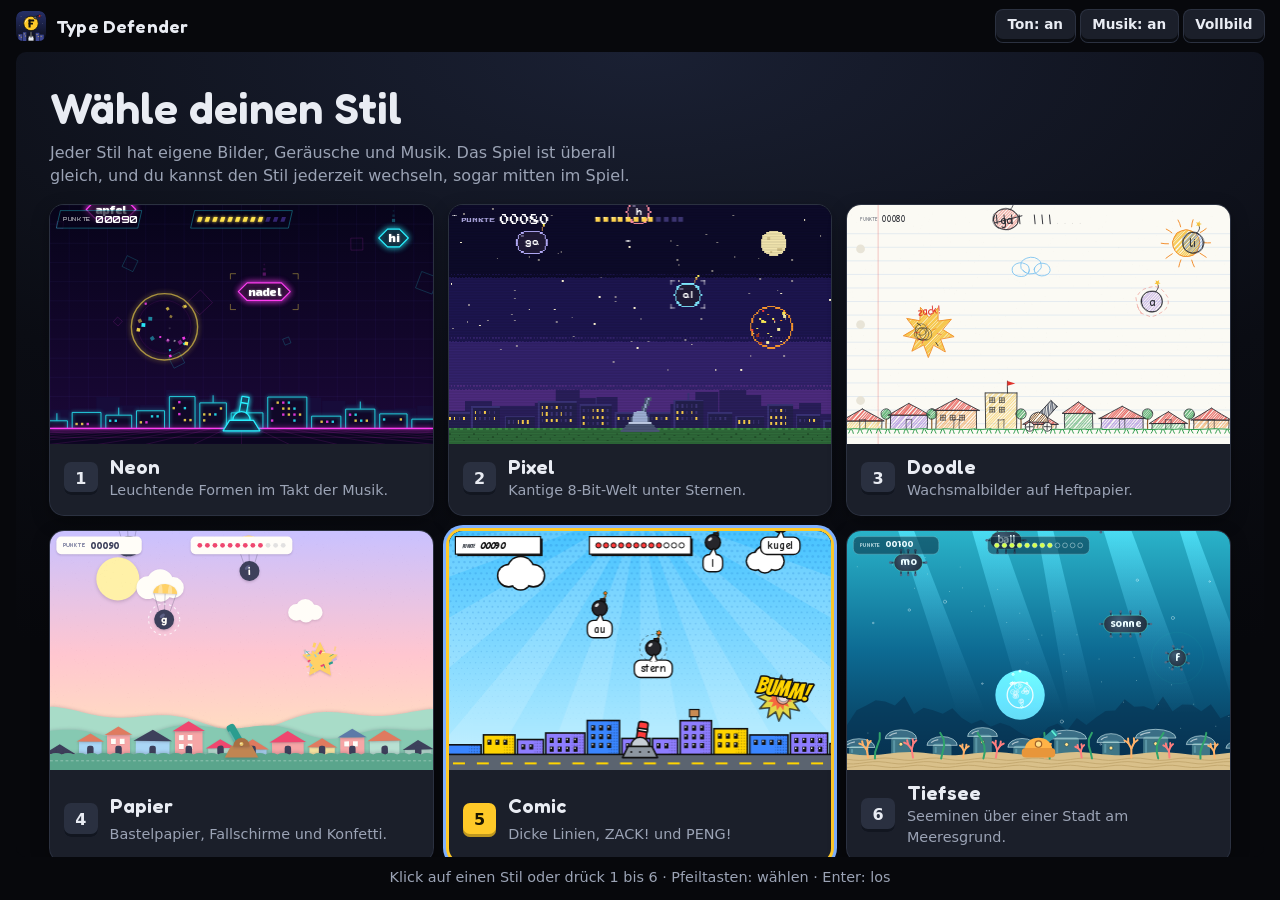
==== commit 4fbf03b2: "Add class and family rooms and anonymous visit counts A Cloudflare Worker with a D1 database (server" ====
--- a/index.html
+++ b/index.html
@@ -68,6 +68,7 @@
           </div>
           <svg class="mn-graph" id="m-graph" viewBox="0 0 200 84" role="img" aria-label="Alle Tempos starten gleich und enden gleich schnell. Langsamere brauchen mehr Treffer bis dahin."></svg>
         </div>
+        <div class="mn-room" id="m-room" aria-live="polite" hidden></div>
         <h3 class="mn-sec">Vorlagen</h3>
         <div class="mn-cards" id="m-presets"></div>
         <h3 class="mn-sec own">Eigene Auswahl</h3>
@@ -119,6 +120,23 @@
           <div class="mn-row"><button type="button" class="mn-btn" id="m-name-cancel">Abbrechen</button><button type="submit" class="mn-btn mn-go">Speichern</button></div>
         </form>
       </div>
+      <div class="mn-modal" id="m-join" hidden>
+        <form class="mn-dialog" id="m-join-form">
+          <h3 id="m-join-title">Raum beitreten</h3>
+          <p>Gib den Code ein, den du bekommen hast.</p>
+          <input id="m-join-input" maxlength="16" autocomplete="off" autocapitalize="characters" spellcheck="false" aria-labelledby="m-join-title" aria-describedby="m-join-err" placeholder="z. B. TIGER-482">
+          <p class="mn-err" id="m-join-err" aria-live="polite"></p>
+          <div class="mn-row"><button type="button" class="mn-btn" id="m-join-cancel">Abbrechen</button><button type="submit" class="mn-btn mn-go" id="m-join-go">Beitreten</button></div>
+        </form>
+      </div>
+      <div class="mn-modal" id="m-board" hidden>
+        <div class="mn-dialog mn-board" role="dialog" aria-labelledby="m-board-title" tabindex="-1">
+          <h3 id="m-board-title">Bestenliste</h3>
+          <div class="mn-board-pace"><button type="button" class="mn-tool" data-bp="-1" aria-label="Langsameres Tempo">‹</button><span id="m-board-pace"></span><button type="button" class="mn-tool" data-bp="1" aria-label="Schnelleres Tempo">›</button></div>
+          <div class="mn-board-list" id="m-board-list"></div>
+          <div class="mn-row"><span class="mn-spacer" id="m-board-admin"></span><button type="button" class="mn-btn" id="m-board-close">Schließen</button></div>
+        </div>
+      </div>
       <div class="mn-modal" id="m-discard" hidden>
         <div class="mn-dialog" role="alertdialog" aria-labelledby="m-discard-q">
           <h3 id="m-discard-q">Ohne Speichern zurück?</h3>
@@ -131,6 +149,7 @@
   <p class="help" id="help"></p>
 </div>
 
+<script src="js/config.js"></script>
 <script src="js/engine.js"></script>
 <script src="js/music.js"></script>
 <script src="js/s-neon-pixel.js"></script>
@@ -138,6 +157,7 @@
 <script src="js/s-comic-sea.js"></script>
 <script src="js/keys.js"></script>
 <script src="js/db.js"></script>
+<script src="js/room.js"></script>
 <script src="js/menu.js"></script>
 <script src="js/app.js"></script>
 </body>
--- a/css/menu.css
+++ b/css/menu.css
@@ -259,7 +259,7 @@
     radial-gradient(ellipse 50% 30% at 50% 112%, #ffd166 0 98%, transparent 100%), linear-gradient(#c9c1ff, #e4ddff);
 }
 .mn[data-look="paper"] .mn-card::before { height: 12px; border: 0; border-radius: 16px 16px 0 0; }
-.mn[data-look="paper"] .mn-best, .mn[data-look="paper"] .mn-los, .mn[data-look="paper"] .mn-badge, .mn[data-look="paper"] .mn-tool { border-color: transparent; }
+.mn[data-look="paper"] .mn-best, .mn[data-look="paper"] .mn-los, .mn[data-look="paper"] .mn-badge, .mn[data-look="paper"] .mn-tool, .mn[data-look="paper"] .mn-room-msg { border-color: transparent; }
 
 /* ---- Deep Sea: glassy panels over light rays and bubbles ---- */
 .mn[data-look="sea"] {
@@ -282,11 +282,41 @@
     linear-gradient(#2ab3c9, #0d6b93 50%, #06304f);
   color-scheme: dark;
 }
-.mn[data-look="sea"] .mn-card, .mn[data-look="sea"] .mn-pace, .mn[data-look="sea"] .mn-panel, .mn[data-look="sea"] .mn-bubble { -webkit-backdrop-filter: blur(6px); backdrop-filter: blur(6px); }
+.mn[data-look="sea"] .mn-card, .mn[data-look="sea"] .mn-pace, .mn[data-look="sea"] .mn-room, .mn[data-look="sea"] .mn-panel, .mn[data-look="sea"] .mn-bubble { -webkit-backdrop-filter: blur(6px); backdrop-filter: blur(6px); }
 .mn[data-look="sea"] .mn-card::before { height: 8px; border-bottom: 0; border-radius: 18px 18px 0 0; }
 .mn[data-look="sea"] .mn-bubble::before, .mn[data-look="sea"] .mn-bubble::after { display: none; }
 
 /* Narrow layouts */
+/* Class or family room: a panel under the tempo slider, plus the join and leaderboard dialogs. */
+.mn-room { display: flex; flex-wrap: wrap; align-items: center; justify-content: space-between; gap: 10px 24px; padding: 12px 18px; background: var(--panel); border: var(--bw) solid var(--line); border-radius: var(--r); box-shadow: var(--shadow); }
+.mn-room-who { display: grid; gap: 3px; }
+.mn-room-name { font: var(--display-w) var(--name-size)/1.05 var(--display); letter-spacing: var(--display-ls); }
+.mn-room-act { display: flex; flex-wrap: wrap; align-items: center; gap: 8px; }
+.mn-room-act .mn-tool { padding: 9px 14px; font-size: .95rem; }
+.mn-room-msg { flex-basis: 100%; margin: 0; padding: 8px 12px; background: var(--soft); border: 2px solid var(--line); border-radius: var(--r-sm); }
+.mn-code { padding: 1px 6px; color: var(--hi-ink); background: var(--hi); border-radius: var(--r-sm); letter-spacing: .06em; white-space: nowrap; }
+.mn-tool:disabled { opacity: .5; cursor: progress; }
+.mn-err { margin: 0; font-weight: 700; }
+.mn-err:not(:empty) { padding: 6px 10px; color: var(--accent-ink); background: var(--accent); border-radius: var(--r-sm); }
+.mn-dialog.mn-board { width: min(100%, 680px); max-height: calc(100dvh - 40px); grid-template-rows: auto auto minmax(0, 1fr) auto; }
+.mn-board:focus { outline: none; }
+.mn-board-pace { display: flex; align-items: center; gap: 12px; font: var(--display-w) var(--seg-size)/1.1 var(--display); letter-spacing: var(--display-ls); }
+.mn-board-pace .mn-tool { padding: 4px 12px; font-size: 1.1rem; }
+.mn-board-pace .mn-tool:disabled { opacity: .35; cursor: default; }
+.mn-board-list { display: grid; gap: 14px; overflow: auto; overscroll-behavior: contain; padding: 2px 4px 2px 2px; }
+.mn-bd h4 { margin: 0 0 6px; font: var(--display-w) var(--seg-size)/1.15 var(--display); letter-spacing: var(--display-ls); }
+.mn-bd ol { margin: 0; padding: 0; list-style: none; display: grid; gap: 4px; }
+.mn-bd li { display: grid; grid-template-columns: 2.2em 1fr auto; align-items: center; gap: 8px; padding: 6px 10px; background: var(--soft); border-radius: var(--r-sm); }
+.mn-bd li.me { color: var(--on-ink); background: var(--on); font-weight: 700; }
+.mn-bd li.gap { display: block; padding: 0 10px; background: none; color: var(--mute); }
+.mn-rank { color: var(--mute); font-variant-numeric: tabular-nums; }
+.mn-bd li.me .mn-rank { color: inherit; }
+.mn-score { font-variant-numeric: tabular-nums; font-weight: 700; }
+.mn-who { display: flex; flex-wrap: wrap; align-items: center; gap: 6px; }
+.mn-self { cursor: default; }
+.mn-self:hover { color: var(--ink); background: var(--soft); }
+.mn-dialog .mn-row .mn-spacer { display: flex; flex-wrap: wrap; align-items: center; gap: 6px; margin-right: auto; }
+
 @media (max-width: 760px) {
   .mn-pace { grid-template-columns: 1fr; }
   .mn-graph { width: 100%; max-width: 260px; }
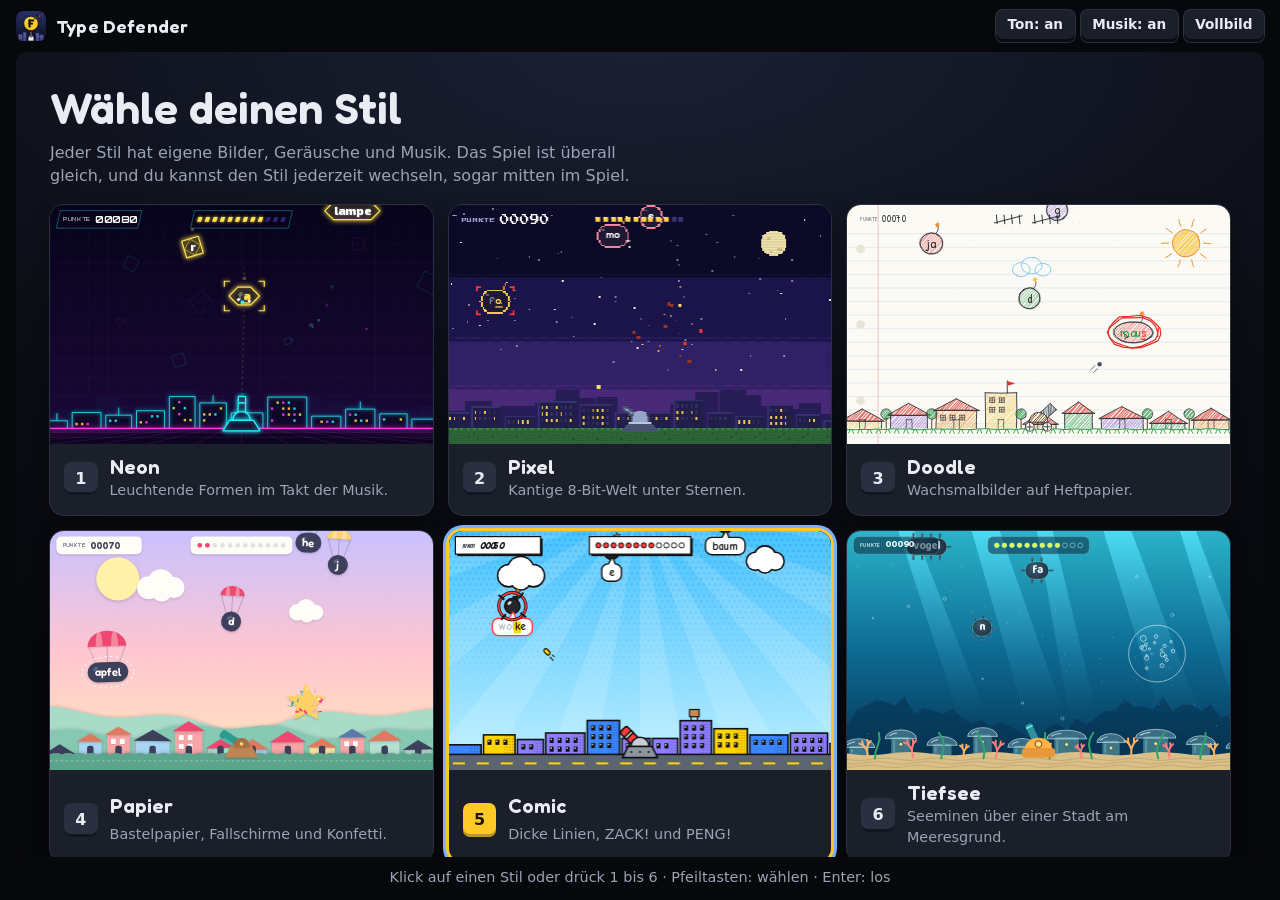
==== commit 5dcde629: "Let a room's creator prescribe the key sets The creator picks "all key sets" or up to 12 presets and" ====
--- a/index.html
+++ b/index.html
@@ -69,9 +69,9 @@
           <svg class="mn-graph" id="m-graph" viewBox="0 0 200 84" role="img" aria-label="Alle Tempos starten gleich und enden gleich schnell. Langsamere brauchen mehr Treffer bis dahin."></svg>
         </div>
         <div class="mn-room" id="m-room" aria-live="polite" hidden></div>
-        <h3 class="mn-sec">Vorlagen</h3>
+        <h3 class="mn-sec" id="m-sec-presets">Vorlagen</h3>
         <div class="mn-cards" id="m-presets"></div>
-        <h3 class="mn-sec own">Eigene Auswahl</h3>
+        <h3 class="mn-sec own" id="m-sec-own">Eigene Auswahl</h3>
         <div class="mn-cards" id="m-custom"></div>
         <p class="mn-small">Eigene Auswahlen und Rekorde bleiben in diesem Browser gespeichert. Rekorde zählen je Tempo.</p>
       </section>
@@ -137,6 +137,19 @@
           <div class="mn-row"><span class="mn-spacer" id="m-board-admin"></span><button type="button" class="mn-btn" id="m-board-close">Schließen</button></div>
         </div>
       </div>
+      <div class="mn-modal" id="m-sets" hidden>
+        <form class="mn-dialog mn-sets" id="m-sets-form">
+          <h3 id="m-sets-title">Tasten für den Raum</h3>
+          <p>Lege fest, was alle im Raum üben. Alle sehen dann nur diese Karten, und nur sie zählen für die Bestenliste.</p>
+          <div class="mn-sets-mode" role="radiogroup" aria-labelledby="m-sets-title">
+            <label><input type="radio" name="m-sets-mode" value="all"> Alle Tasten erlaubt</label>
+            <label><input type="radio" name="m-sets-mode" value="some"> Nur diese:</label>
+          </div>
+          <div class="mn-setlist" id="m-sets-list"></div>
+          <p class="mn-err" id="m-sets-err" aria-live="polite"></p>
+          <div class="mn-row"><button type="button" class="mn-btn" id="m-sets-cancel">Abbrechen</button><button type="submit" class="mn-btn mn-go" id="m-sets-go">Speichern</button></div>
+        </form>
+      </div>
       <div class="mn-modal" id="m-discard" hidden>
         <div class="mn-dialog" role="alertdialog" aria-labelledby="m-discard-q">
           <h3 id="m-discard-q">Ohne Speichern zurück?</h3>
--- a/css/menu.css
+++ b/css/menu.css
@@ -315,6 +315,17 @@
 .mn-who { display: flex; flex-wrap: wrap; align-items: center; gap: 6px; }
 .mn-self { cursor: default; }
 .mn-self:hover { color: var(--ink); background: var(--soft); }
+.mn-dialog.mn-sets { width: min(100%, 620px); max-height: calc(100dvh - 40px); overflow: auto; }
+.mn-sets-mode { display: flex; flex-wrap: wrap; gap: 8px 18px; }
+.mn-sets-mode label, .mn-opt { display: flex; align-items: center; gap: 10px; cursor: pointer; }
+.mn-sets-mode label { font: var(--display-w) var(--seg-size)/1.1 var(--display); letter-spacing: var(--display-ls); }
+.mn-setlist { display: grid; gap: 6px; max-height: 46dvh; overflow: auto; overscroll-behavior: contain; padding: 2px; }
+.mn-opt { padding: 8px 12px; background: var(--soft); border-radius: var(--r-sm); }
+.mn-opt:has(input:checked) { color: var(--on-ink); background: var(--on); }
+.mn-opt:has(input:focus-visible), .mn-sets-mode label:has(input:focus-visible) { outline: 4px solid var(--focus); outline-offset: 2px; }
+.mn-opt input, .mn-sets-mode input { width: 20px; height: 20px; margin: 0; accent-color: var(--hi); }
+.mn-opt-name { font-weight: 700; }
+.mn-opt-keys { margin-left: auto; font-size: .88rem; opacity: .8; text-align: right; }
 .mn-dialog .mn-row .mn-spacer { display: flex; flex-wrap: wrap; align-items: center; gap: 6px; margin-right: auto; }
 
 @media (max-width: 760px) {
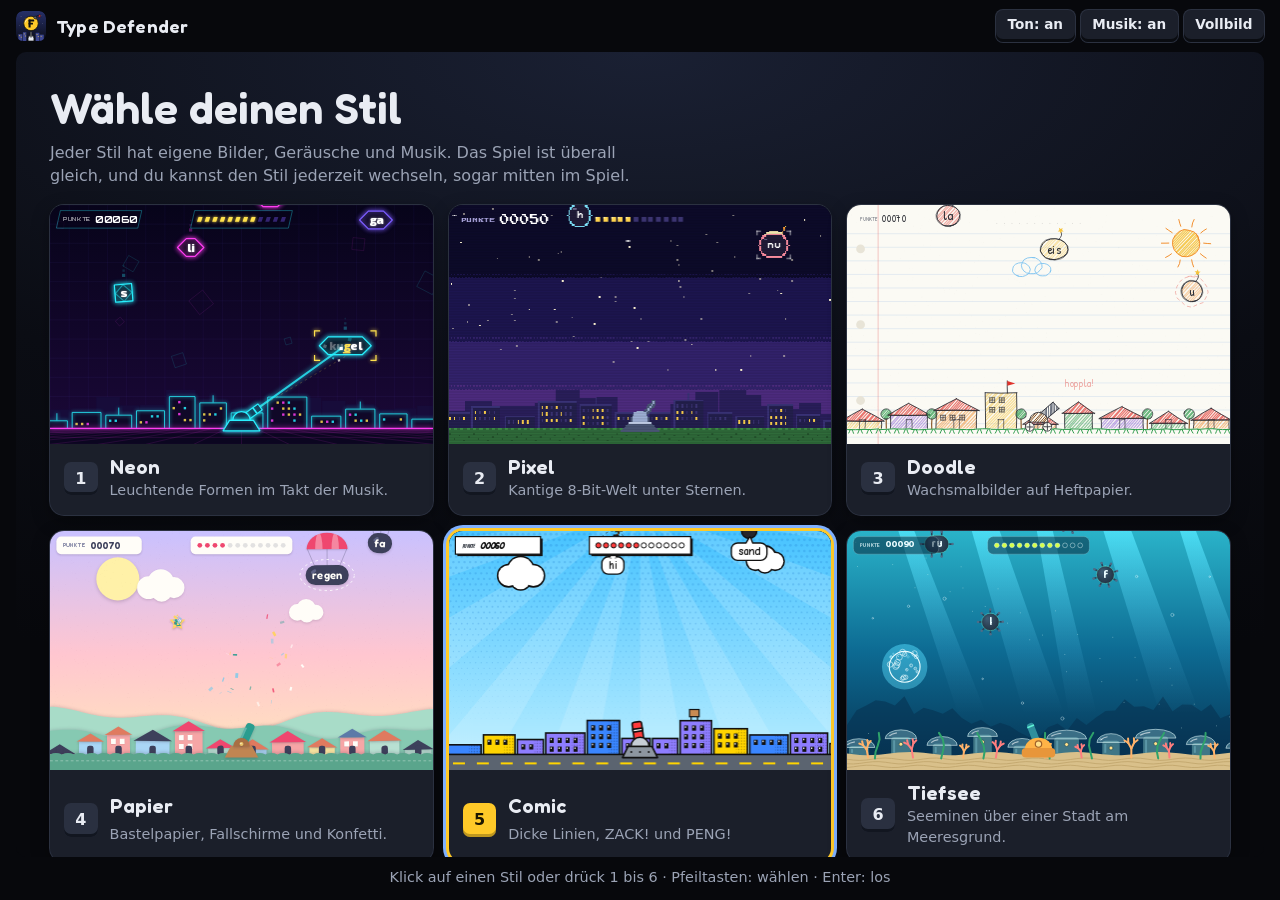
==== commit 7e0f8530: "Pause on Esc, endless difficulty with stages, rooms stay alive while used Esc now pauses a running g" ====
--- a/index.html
+++ b/index.html
@@ -25,7 +25,7 @@
     <p class="brand"><img src="icons/icon.svg" alt=""><span>Type Defender</span></p>
     <div class="tools">
       <button type="button" id="to-style">Stil</button>
-      <button type="button" id="to-menu" hidden>Tasten wählen (Esc)</button>
+      <button type="button" id="to-menu" hidden>Tasten wählen</button>
       <button type="button" id="sound">Ton: an</button>
       <button type="button" id="music">Musik: an</button>
       <button type="button" id="full" hidden>Vollbild</button>
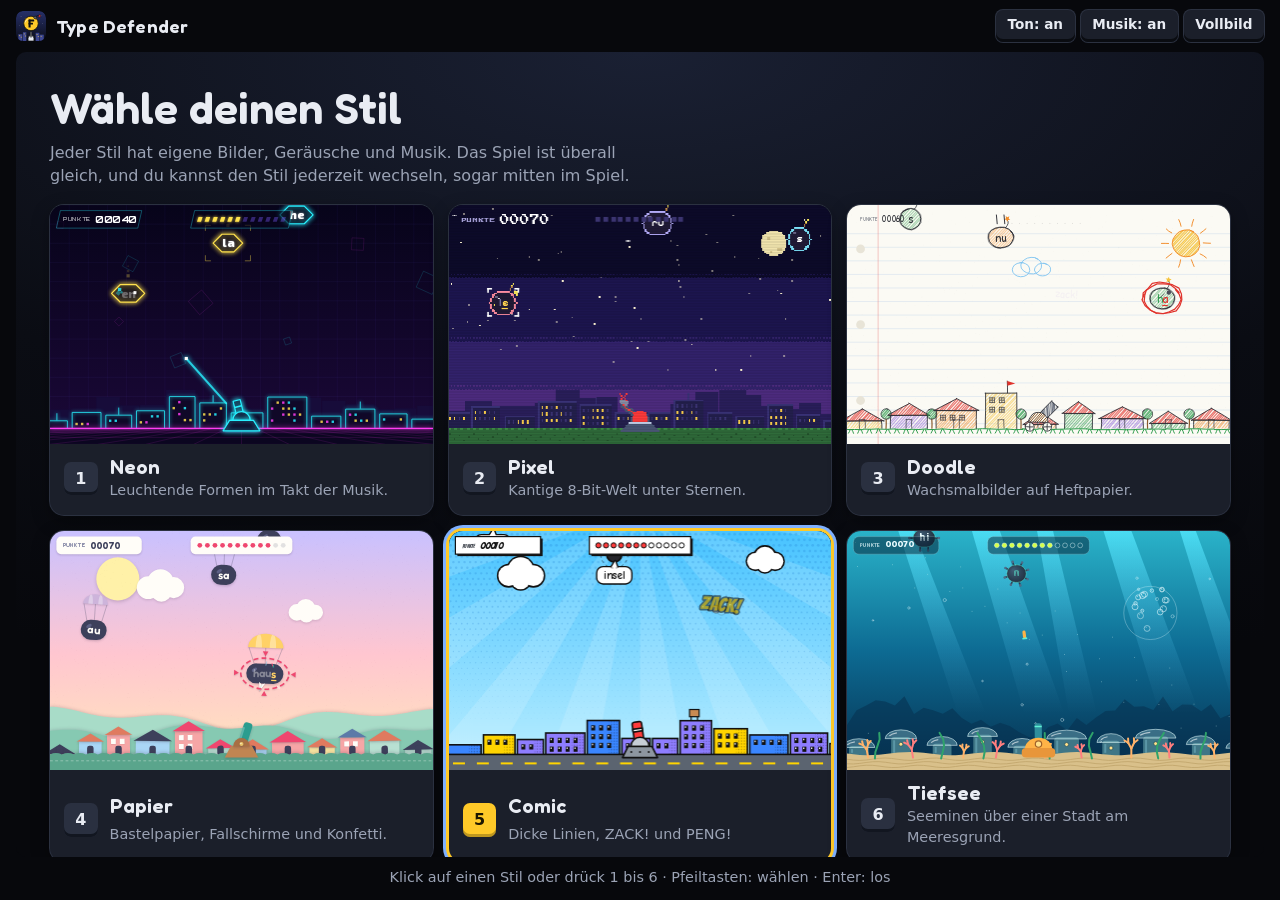
==== commit 0914eb15: "Add live races (last one standing) and a shift mark for single capitals Rooms get a Wettrennen lobby" ====
--- a/index.html
+++ b/index.html
@@ -150,6 +150,16 @@
           <div class="mn-row"><button type="button" class="mn-btn" id="m-sets-cancel">Abbrechen</button><button type="submit" class="mn-btn mn-go" id="m-sets-go">Speichern</button></div>
         </form>
       </div>
+      <div class="mn-modal" id="m-race" hidden>
+        <div class="mn-dialog mn-board mn-race" role="dialog" aria-labelledby="m-race-title" tabindex="-1">
+          <h3 id="m-race-title">Wettrennen</h3>
+          <p class="mn-race-info" id="m-race-info" aria-live="polite"></p>
+          <div class="mn-board-list" id="m-race-list"></div>
+          <div class="mn-race-host" id="m-race-host"></div>
+          <p class="mn-err" id="m-race-err" aria-live="polite"></p>
+          <div class="mn-row"><span class="mn-spacer" id="m-race-act"></span><button type="button" class="mn-btn" id="m-race-close">Schließen</button></div>
+        </div>
+      </div>
       <div class="mn-modal" id="m-discard" hidden>
         <div class="mn-dialog" role="alertdialog" aria-labelledby="m-discard-q">
           <h3 id="m-discard-q">Ohne Speichern zurück?</h3>
@@ -171,6 +181,7 @@
 <script src="js/keys.js"></script>
 <script src="js/db.js"></script>
 <script src="js/room.js"></script>
+<script src="js/race.js"></script>
 <script src="js/menu.js"></script>
 <script src="js/app.js"></script>
 </body>
--- a/css/menu.css
+++ b/css/menu.css
@@ -327,6 +327,16 @@
 .mn-opt-name { font-weight: 700; }
 .mn-opt-keys { margin-left: auto; font-size: .88rem; opacity: .8; text-align: right; }
 .mn-dialog .mn-row .mn-spacer { display: flex; flex-wrap: wrap; align-items: center; gap: 6px; margin-right: auto; }
+/* Race lobby */
+.mn-dialog.mn-race { grid-template-rows: auto auto minmax(0, 1fr) auto auto auto; }
+.mn-race-info { margin: 0; color: var(--mute); }
+.mn-race-host { display: flex; flex-wrap: wrap; align-items: center; gap: 10px 20px; }
+.mn-race-host:empty, .mn-race-info:empty { display: none; }
+.mn-race-field { display: flex; align-items: center; gap: 8px; font-weight: 700; }
+.mn-race-field small { font-weight: 400; color: var(--mute); }
+.mn-race-field select { padding: 6px 10px; font: inherit; color: var(--ink); background: var(--soft); border: 2px solid var(--line); border-radius: var(--r-sm); }
+.mn-race-field input { width: 20px; height: 20px; margin: 0; accent-color: var(--hi); }
+.mn-race-field select:focus-visible, .mn-race-field:has(input:focus-visible) { outline: 4px solid var(--focus); outline-offset: 2px; }
 
 @media (max-width: 760px) {
   .mn-pace { grid-template-columns: 1fr; }
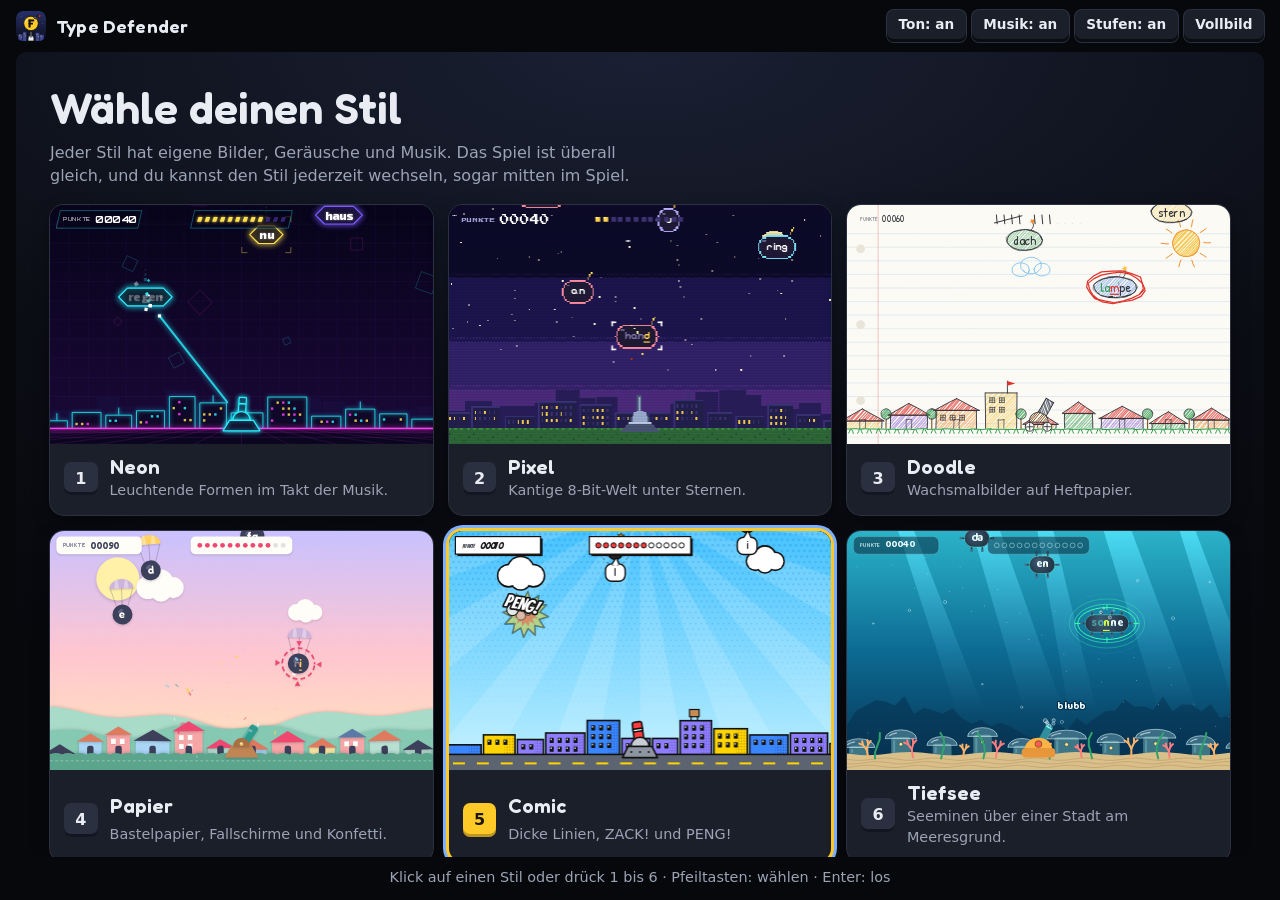
==== commit cc8fcc7a: "Keep Esc from closing the app; show new stages big in the background Android maps Esc on a hardware " ====
--- a/index.html
+++ b/index.html
@@ -28,6 +28,7 @@
       <button type="button" id="to-menu" hidden>Tasten wählen</button>
       <button type="button" id="sound">Ton: an</button>
       <button type="button" id="music">Musik: an</button>
+      <button type="button" id="splash" title="Neue Stufe groß im Hintergrund zeigen">Stufen: an</button>
       <button type="button" id="full" hidden>Vollbild</button>
     </div>
   </header>
--- a/css/app.css
+++ b/css/app.css
@@ -30,7 +30,18 @@
 .bar #to-style:hover { filter: brightness(1.06); }
 
 .stage { position: relative; display: grid; place-items: center; min-height: 0; }
+/* In a game the canvas takes the whole screen (inside the safe areas); the bar and help line float over it when paused or over. */
+#app.in-game { grid-template-rows: minmax(0, 1fr); gap: 0;
+  padding: env(safe-area-inset-top, 0px) env(safe-area-inset-right, 0px) env(safe-area-inset-bottom, 0px) env(safe-area-inset-left, 0px); }
+#app.in-game .stage { grid-row: 1; }
+#app.in-game .bar, #app.in-game .help { position: absolute; left: 0; right: 0; z-index: 5; margin: 0;
+  padding: 10px max(16px, env(safe-area-inset-right, 0px)) 10px max(16px, env(safe-area-inset-left, 0px)); background: rgba(7,8,12,.82); }
+#app.in-game .bar { top: 0; padding-top: calc(10px + env(safe-area-inset-top, 0px)); }
+#app.in-game .help { bottom: 0; padding-bottom: calc(10px + env(safe-area-inset-bottom, 0px)); }
+#app.in-game:not(.chrome) .bar, #app.in-game:not(.chrome) .help { display: none; }
+#app.in-game:not(.chrome) #arena-canvas { cursor: none; }
 #arena-canvas { display: block; width: min(100%, calc((100dvh - 150px) * 1.6)); max-width: 100%; aspect-ratio: 16 / 10; border-radius: 10px; }
+#app.in-game #arena-canvas { width: min(100%, calc((100dvh - env(safe-area-inset-top, 0px) - env(safe-area-inset-bottom, 0px)) * 1.6)); height: 100%; aspect-ratio: auto; border-radius: 0; }
 .help { margin: 0; text-align: center; font-size: .9rem; color: var(--chrome-mute); }
 .capswarn { position: absolute; left: 50%; top: 12px; transform: translateX(-50%) rotate(-1deg); margin: 0; z-index: 3; pointer-events: none;
   font: 400 1.3rem/1 Bangers, Impact, sans-serif; letter-spacing: .04em; color: #fff; background: #ff3b3b; border: 3px solid #111; box-shadow: 3px 3px 0 #111; padding: 8px 14px 6px; }
